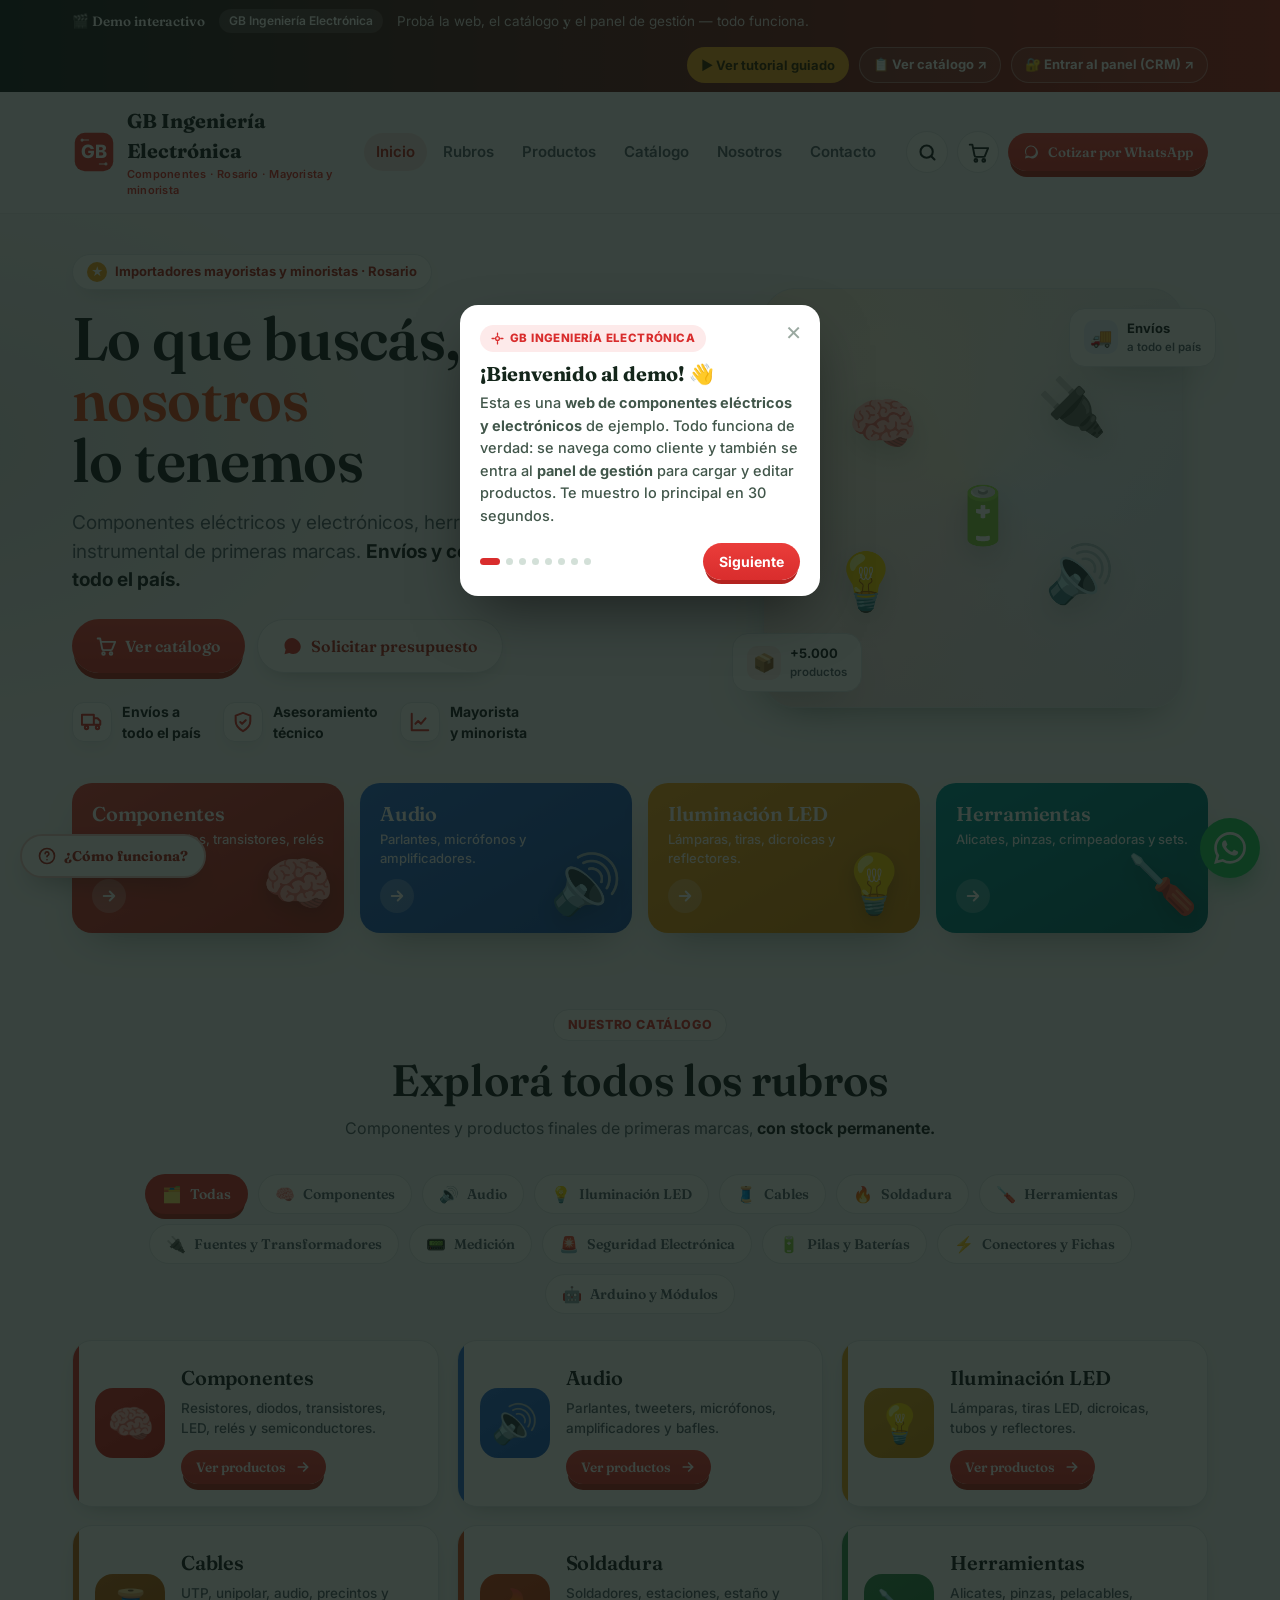
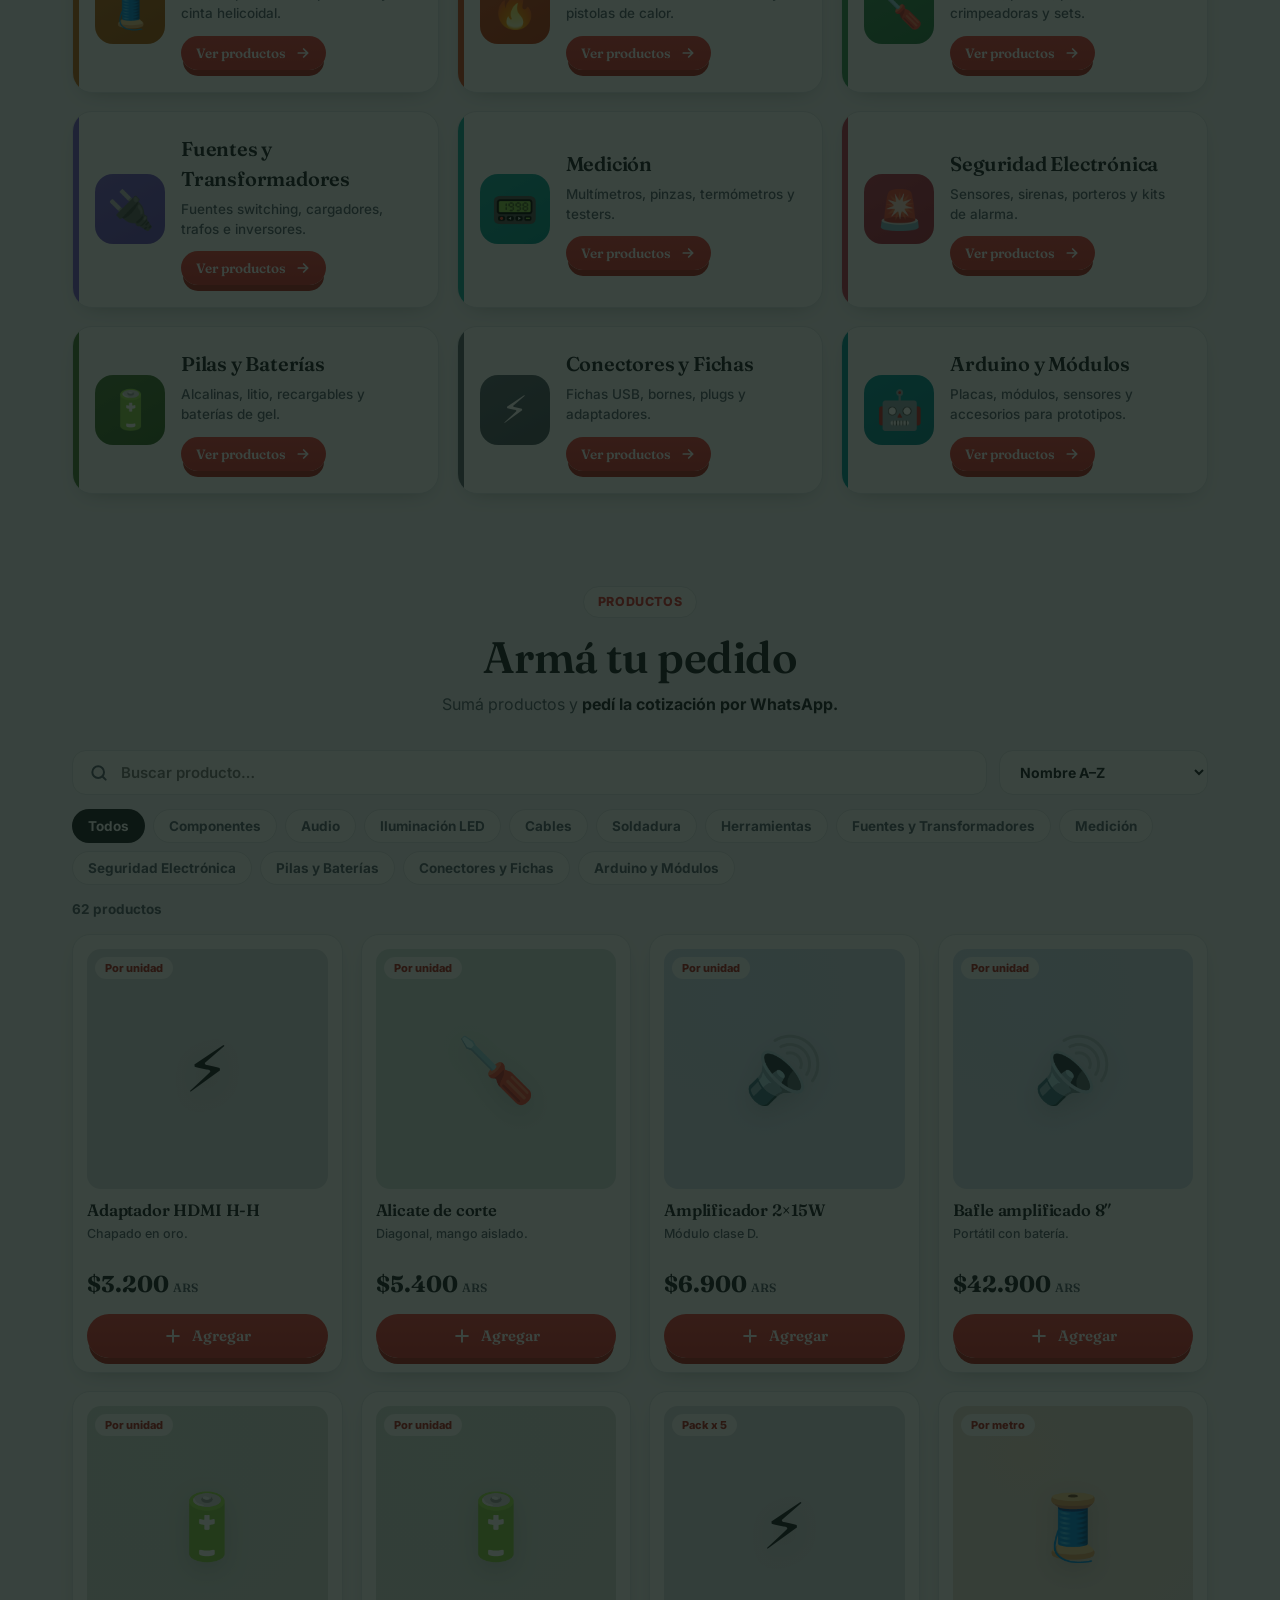
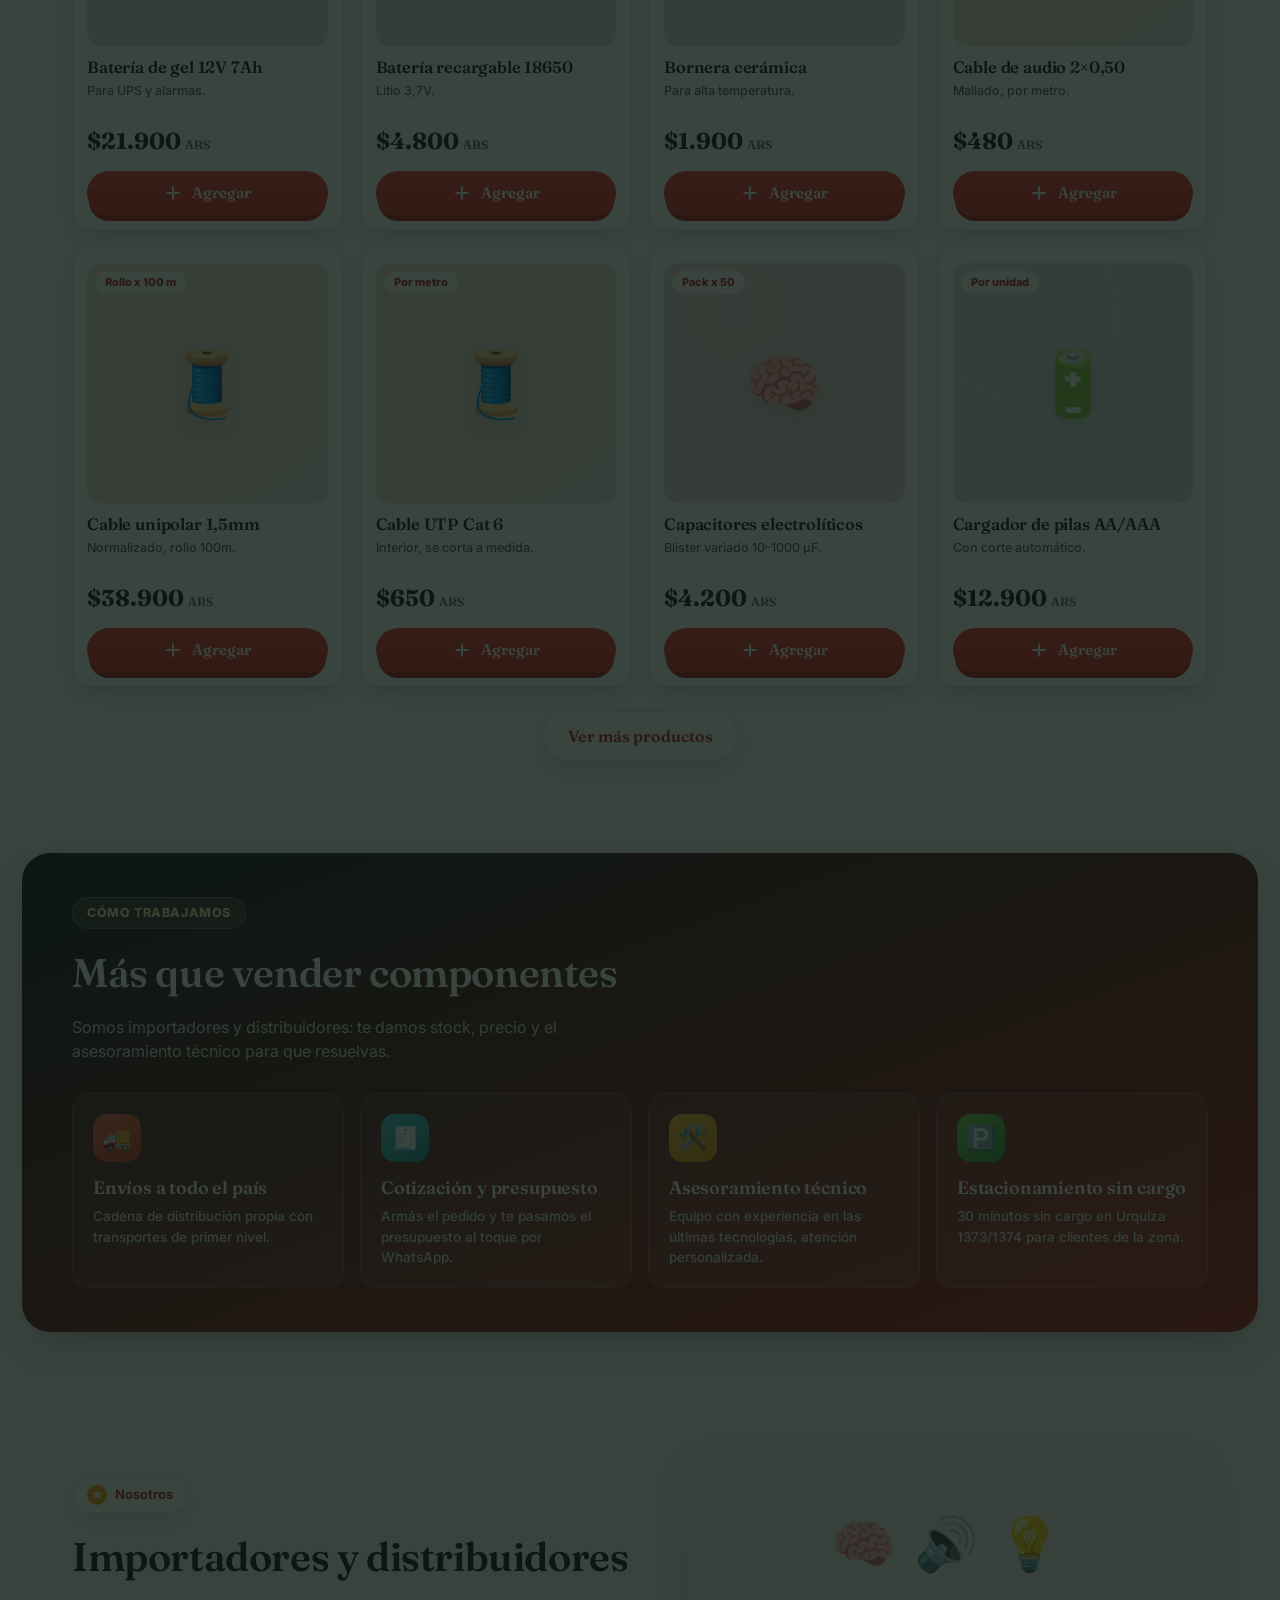
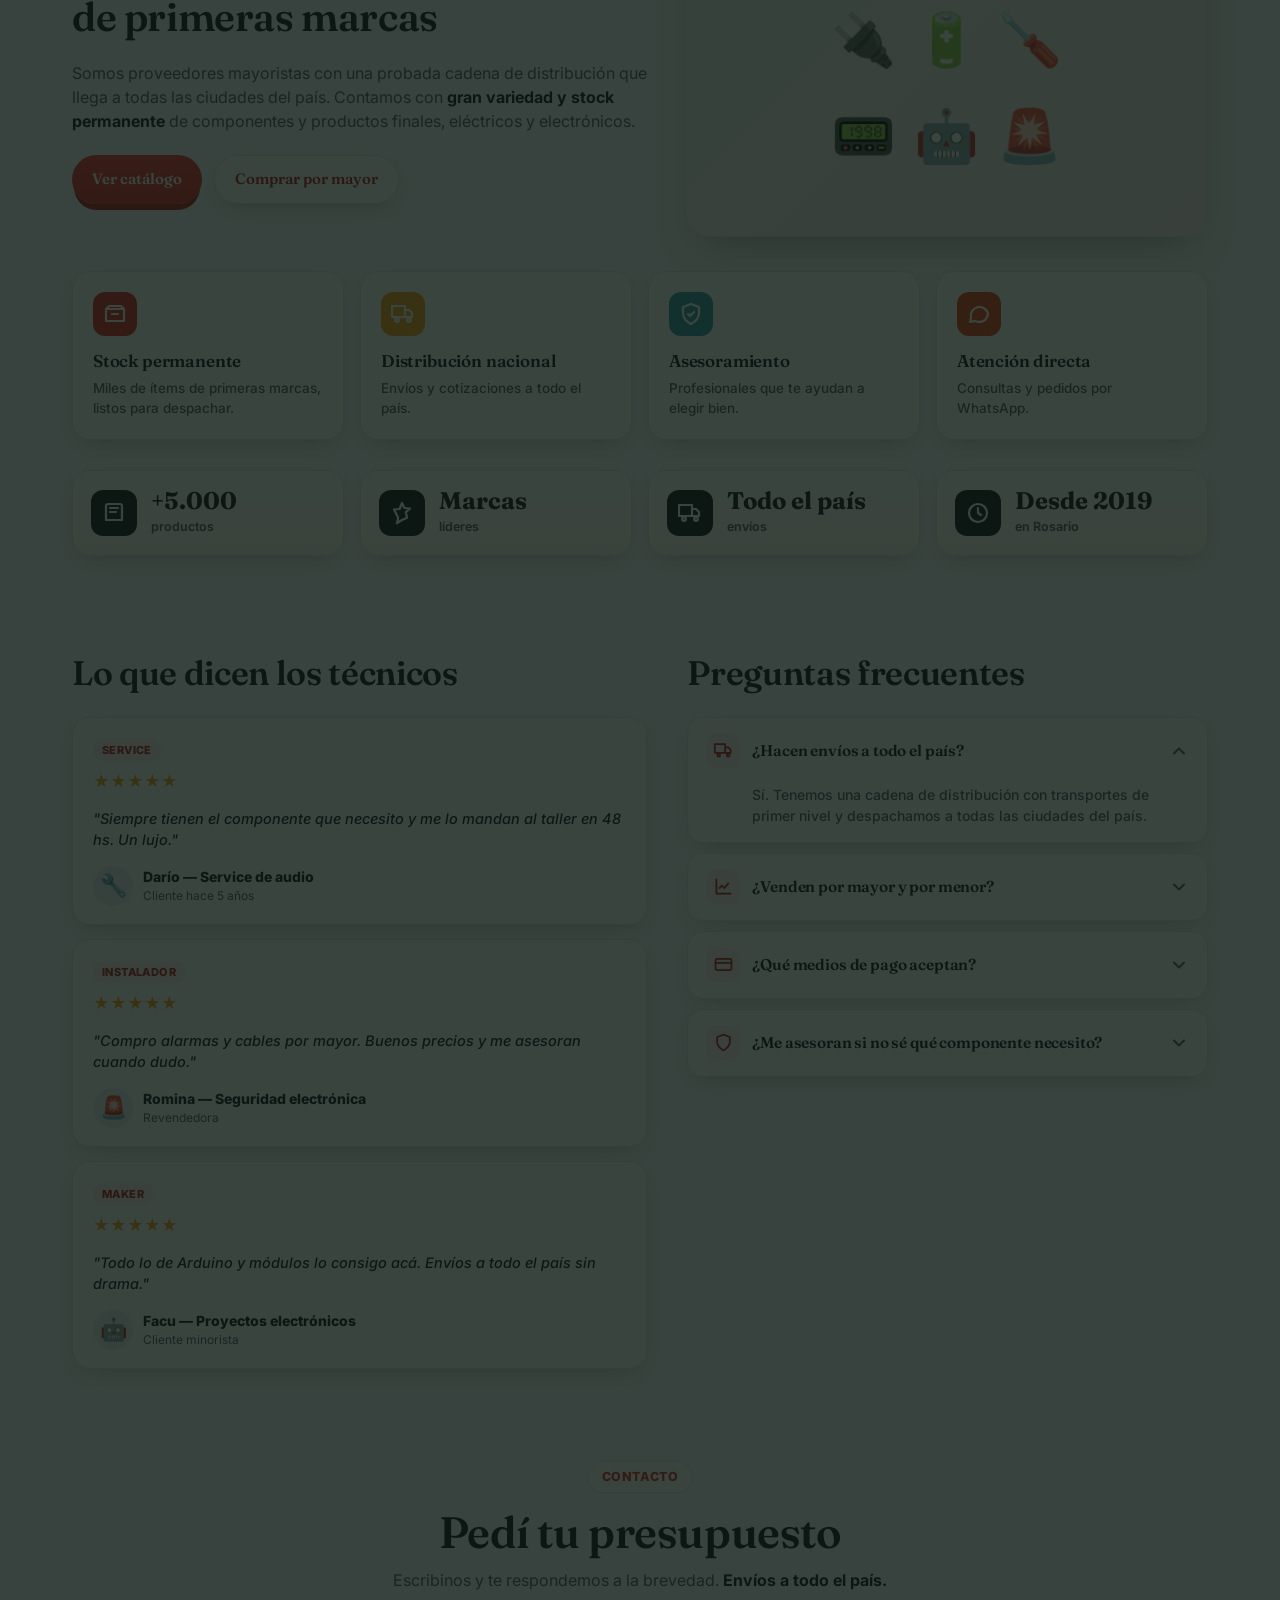
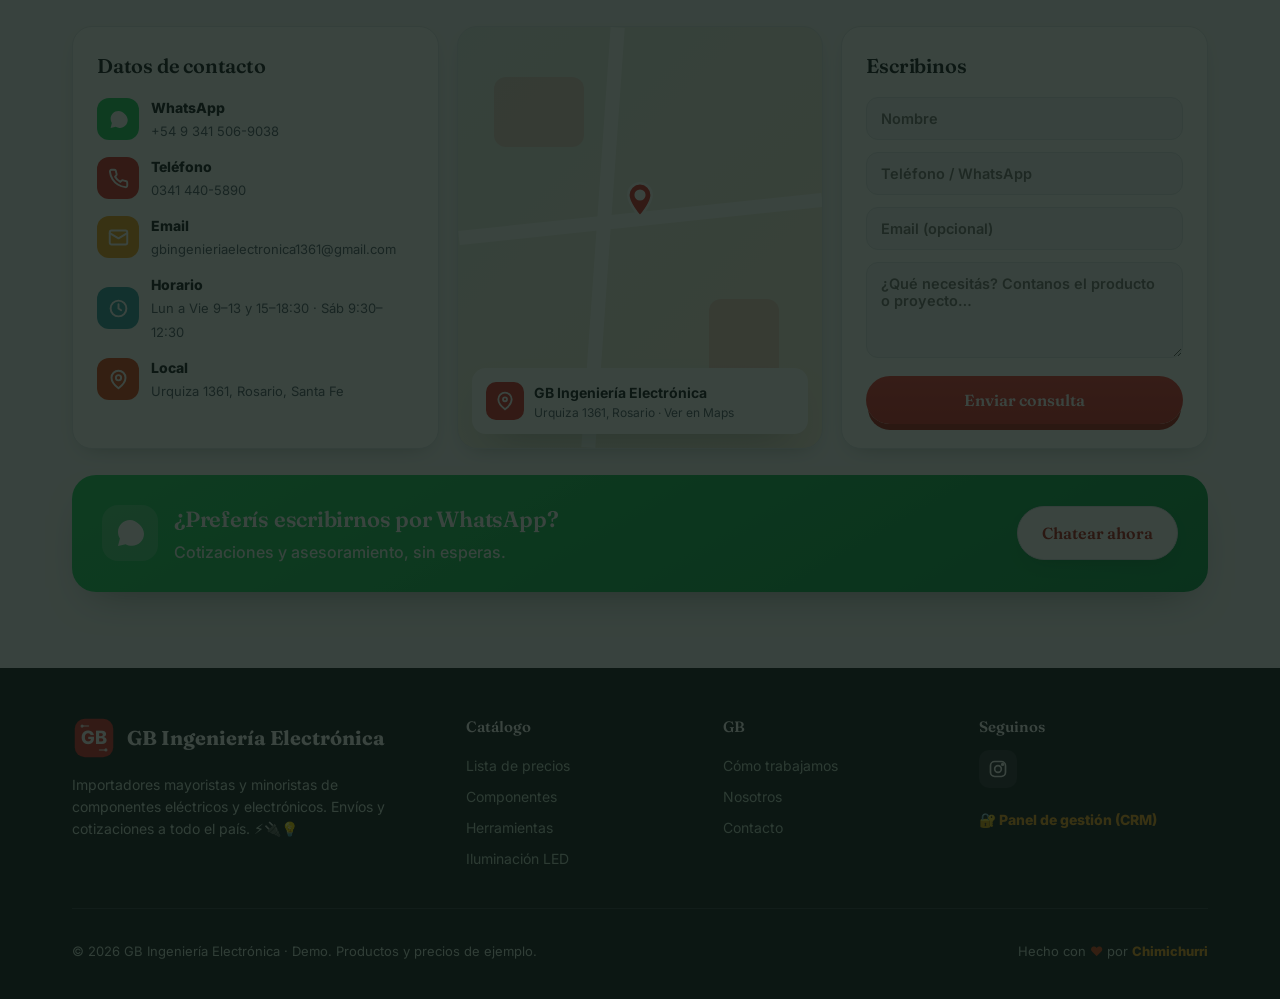
==== index.html @ 9282e96d "Demo GB Ingenieria Electronica (web + catalogo + CRM + tutorial) — Chimichurri" ====
<!DOCTYPE html>
<html lang="es">
<head>
<meta charset="UTF-8">
<meta name="viewport" content="width=device-width, initial-scale=1.0">
<title>GB Ingeniería Electrónica — Componentes eléctricos y electrónicos · Rosario</title>
<meta name="description" content="Importadores mayoristas y minoristas de componentes eléctricos y electrónicos. Demo por Chimichurri.">
<link rel="preconnect" href="https://fonts.googleapis.com">
<link rel="preconnect" href="https://fonts.gstatic.com" crossorigin>
<link href="https://fonts.googleapis.com/css2?family=Fraunces:opsz,wght@9..144,500;9..144,600;9..144,700&family=Inter:wght@400;500;600;700;800&display=swap" rel="stylesheet">
<link rel="stylesheet" href="styles.css?v=1">
<link rel="stylesheet" href="tour.css?v=1">
</head>
<body>

<!-- ============ RIBBON DEMO ============ -->
<div class="demobar">
  <div class="wrap">
    <b>🎬 Demo interactivo</b>
    <span class="chip">GB Ingeniería Electrónica</span>
    <span style="opacity:.85">Probá la web, el catálogo <b>y</b> el panel de gestión — todo funciona.</span>
    <div class="db-actions">
      <button type="button" class="db-tour" id="startTour">▶ Ver tutorial guiado</button>
      <a href="catalogo.html">📋 Ver catálogo ↗</a>
      <a href="admin.html" id="panelLink">🔐 Entrar al panel (CRM) ↗</a>
    </div>
  </div>
</div>

<!-- ============ HEADER ============ -->
<header class="header" id="header">
  <nav class="nav">
    <a href="#inicio" class="brand">
      <svg class="logo" viewBox="0 0 48 48" xmlns="http://www.w3.org/2000/svg" aria-hidden="true">
        <rect x="3" y="3" width="42" height="42" rx="11" fill="#d92d2d"/>
        <circle cx="11" cy="11" r="1.7" fill="#fff" opacity=".85"/><circle cx="37" cy="37" r="1.7" fill="#fff" opacity=".85"/>
        <path d="M11 11h7M37 37h-7" stroke="#fff" stroke-opacity=".7" stroke-width="1.6" stroke-linecap="round"/>
        <text x="24" y="31" text-anchor="middle" font-family="Inter,system-ui,sans-serif" font-weight="800" font-size="20" fill="#fff">GB</text>
      </svg>
      <span>GB Ingeniería Electrónica<small>Componentes · Rosario · Mayorista y minorista</small></span>
    </a>
    <div class="menu">
      <a href="#inicio" class="active">Inicio</a>
      <a href="#categorias">Rubros</a>
      <a href="#productos">Productos</a>
      <a href="catalogo.html">Catálogo</a>
      <a href="#nosotros">Nosotros</a>
      <a href="#contacto">Contacto</a>
    </div>
    <div class="nav-tools">
      <button class="icon-btn" id="searchBtn" aria-label="Buscar">
        <svg viewBox="0 0 24 24" fill="none" stroke="currentColor" stroke-width="2.4" stroke-linecap="round"><circle cx="11" cy="11" r="7"/><path d="m20 20-3.2-3.2"/></svg>
      </button>
      <button class="icon-btn" id="cartBtn" aria-label="Cotización">
        <svg viewBox="0 0 24 24" fill="none" stroke="currentColor" stroke-width="2.2" stroke-linecap="round" stroke-linejoin="round"><circle cx="9" cy="21" r="1.6"/><circle cx="18" cy="21" r="1.6"/><path d="M2 3h3l2.4 12.3a2 2 0 0 0 2 1.7h8.2a2 2 0 0 0 2-1.6L23 7H6"/></svg>
        <span class="cart-count" id="cartCount" style="display:none">0</span>
      </button>
      <a href="#" class="btn btn-green btn-sm js-wa" data-wa="¡Hola GB! Quiero pedir una cotización."><svg class="wa-ico" viewBox="0 0 32 32" fill="currentColor"><path d="M16 3C9.4 3 4 8.4 4 15c0 2.4.7 4.6 1.9 6.5L4 29l7.7-1.8c1.8 1 3.9 1.6 6.1 1.6h.2c6.6 0 12-5.4 12-12S22.6 3 16 3zm0 21.8c-1.9 0-3.7-.5-5.3-1.5l-.4-.2-4 .9.9-3.9-.3-.4A9.8 9.8 0 0 1 6.2 15C6.2 9.6 10.6 5.2 16 5.2S25.8 9.6 25.8 15 21.4 24.8 16 24.8z"/></svg>Cotizar por WhatsApp</a>
      <button class="icon-btn hamb" id="hambBtn" aria-label="Menú">
        <svg viewBox="0 0 24 24" fill="none" stroke="currentColor" stroke-width="2.4" stroke-linecap="round"><path d="M4 7h16M4 12h16M4 17h16"/></svg>
      </button>
    </div>
  </nav>
</header>

<!-- Mobile drawer -->
<div class="drawer" id="drawer">
  <div class="scrim" data-close></div>
  <div class="panel">
    <button class="close" data-close aria-label="Cerrar"><svg viewBox="0 0 24 24" fill="none" stroke="currentColor" stroke-width="2.4" stroke-linecap="round"><path d="M6 6l12 12M18 6L6 18"/></svg></button>
    <a href="#inicio" data-close>Inicio</a>
    <a href="#categorias" data-close>Rubros</a>
    <a href="#productos" data-close>Productos</a>
    <a href="catalogo.html" data-close>Catálogo</a>
    <a href="#nosotros" data-close>Nosotros</a>
    <a href="#contacto" data-close>Contacto</a>
    <a href="admin.html" data-close>🔐 Panel (CRM)</a>
    <a href="#" class="btn btn-green js-wa" data-wa="¡Hola GB! Quiero pedir una cotización." style="margin-top:10px">Cotizar por WhatsApp</a>
  </div>
</div>

<!-- Cart drawer -->
<div class="drawer cart-drawer" id="cartDrawer">
  <div class="scrim" data-close></div>
  <div class="panel">
    <div class="cart-head">
      <h3>Tu cotización</h3>
      <button class="close" data-close aria-label="Cerrar"><svg viewBox="0 0 24 24" fill="none" stroke="currentColor" stroke-width="2.4" stroke-linecap="round"><path d="M6 6l12 12M18 6L6 18"/></svg></button>
    </div>
    <div class="cart-items" id="cartItems"></div>
    <div class="cart-empty" id="cartEmpty">
      <div style="font-size:56px">🧾</div>
      <p>Tu cotización está vacía.<br>Agregá productos del catálogo.</p>
      <a href="#productos" class="btn btn-green" data-close>Ver productos</a>
    </div>
    <div class="cart-foot" id="cartFoot" style="display:none">
      <div class="cart-total"><span>Total estimado</span><b id="cartTotal">$0</b></div>
      <button type="button" class="btn btn-green btn-lg" id="checkoutBtn">Pedir cotización por WhatsApp</button>
      <button type="button" class="cart-clear" id="clearCartBtn">Vaciar</button>
      <p class="cart-note" id="minNote"></p>
    </div>
  </div>
</div>

<!-- ============ HERO ============ -->
<section class="hero" id="inicio">
  <div class="wrap">
    <div class="hero-grid">
      <div class="hero-copy reveal">
        <span class="eyebrow"><span class="dot">★</span> Importadores mayoristas y minoristas · Rosario</span>
        <h1>Lo que buscás,<br><span class="tomato">nosotros</span><br>lo tenemos</h1>
        <p class="sub">Componentes eléctricos y electrónicos, herramientas e instrumental de primeras marcas. <b>Envíos y cotizaciones a todo el país.</b></p>
        <div class="hero-cta">
          <a href="#productos" class="btn btn-green btn-lg">
            <svg viewBox="0 0 24 24" fill="none" stroke="currentColor" stroke-width="2.2" stroke-linecap="round" stroke-linejoin="round"><circle cx="9" cy="21" r="1.6"/><circle cx="18" cy="21" r="1.6"/><path d="M2 3h3l2.4 12.3a2 2 0 0 0 2 1.7h8.2a2 2 0 0 0 2-1.6L23 7H6"/></svg>
            Ver catálogo</a>
          <a href="#" class="btn btn-white btn-lg js-wa" data-wa="¡Hola GB! Necesito un presupuesto."><svg class="wa-ico" viewBox="0 0 32 32" fill="#d92d2d"><path d="M16 3C9.4 3 4 8.4 4 15c0 2.4.7 4.6 1.9 6.5L4 29l7.7-1.8c1.8 1 3.9 1.6 6.1 1.6h.2c6.6 0 12-5.4 12-12S22.6 3 16 3z"/></svg>Solicitar presupuesto</a>
        </div>
        <div class="benefits">
          <div class="benefit"><span class="bi"><svg viewBox="0 0 24 24" fill="none" stroke="currentColor" stroke-width="2.2" stroke-linecap="round" stroke-linejoin="round"><path d="M1 4h13v11H1zM14 8h4l3 3v4h-7"/><circle cx="6" cy="18" r="1.8"/><circle cx="18" cy="18" r="1.8"/></svg></span>Envíos a<br>todo el país</div>
          <div class="benefit"><span class="bi"><svg viewBox="0 0 24 24" fill="none" stroke="currentColor" stroke-width="2.2" stroke-linecap="round" stroke-linejoin="round"><path d="M12 2 4 5v6c0 5 3.4 8.5 8 11 4.6-2.5 8-6 8-11V5Z"/><path d="m9 12 2 2 4-4"/></svg></span>Asesoramiento<br>técnico</div>
          <div class="benefit"><span class="bi"><svg viewBox="0 0 24 24" fill="none" stroke="currentColor" stroke-width="2.2" stroke-linecap="round" stroke-linejoin="round"><path d="M3 3v18h18"/><path d="m7 14 3-3 3 3 5-6"/></svg></span>Mayorista<br>y minorista</div>
        </div>
      </div>
      <div class="hero-art reveal">
        <div class="hero-plate">
          <div class="ring"></div>
          <span class="em" style="left:20%;top:22%">🧠</span>
          <span class="em" style="right:18%;top:18%">🔌</span>
          <span class="em" style="left:16%;bottom:20%">💡</span>
          <span class="em" style="right:16%;bottom:22%">🔊</span>
          <span class="em" style="left:44%;top:44%">🔋</span>
        </div>
        <div class="hero-badge hb1"><span class="hb-ic" style="background:#fdeaea">📦</span><div><b>+5.000</b><span>productos</span></div></div>
        <div class="hero-badge hb2"><span class="hb-ic" style="background:#e8f0ff">🚚</span><div><b>Envíos</b><span>a todo el país</span></div></div>
      </div>
    </div>

    <!-- Quick cards -->
    <div class="quick">
      <a href="#productos" class="qcard q-green" data-jump="componentes"><h3>Componentes</h3><p>Resistores, diodos, transistores, relés y más.</p><span class="go"><svg viewBox="0 0 24 24" fill="none" stroke="currentColor" stroke-width="2.6" stroke-linecap="round" stroke-linejoin="round"><path d="M5 12h14M13 6l6 6-6 6"/></svg></span><span class="em">🧠</span></a>
      <a href="#productos" class="qcard q-cyan" data-jump="audio"><h3>Audio</h3><p>Parlantes, micrófonos y amplificadores.</p><span class="go"><svg viewBox="0 0 24 24" fill="none" stroke="currentColor" stroke-width="2.6" stroke-linecap="round" stroke-linejoin="round"><path d="M5 12h14M13 6l6 6-6 6"/></svg></span><span class="em">🔊</span></a>
      <a href="#productos" class="qcard q-amber" data-jump="iluminacion"><h3>Iluminación LED</h3><p>Lámparas, tiras, dicroicas y reflectores.</p><span class="go"><svg viewBox="0 0 24 24" fill="none" stroke="currentColor" stroke-width="2.6" stroke-linecap="round" stroke-linejoin="round"><path d="M5 12h14M13 6l6 6-6 6"/></svg></span><span class="em">💡</span></a>
      <a href="#productos" class="qcard q-berry" data-jump="herramientas"><h3>Herramientas</h3><p>Alicates, pinzas, crimpeadoras y sets.</p><span class="go"><svg viewBox="0 0 24 24" fill="none" stroke="currentColor" stroke-width="2.6" stroke-linecap="round" stroke-linejoin="round"><path d="M5 12h14M13 6l6 6-6 6"/></svg></span><span class="em">🪛</span></a>
    </div>
  </div>
</section>

<!-- ============ RUBROS ============ -->
<section class="band" id="categorias">
  <div class="wrap">
    <div class="section-head reveal">
      <span class="kicker">Nuestro catálogo</span>
      <h2>Explorá todos los rubros</h2>
      <p>Componentes y productos finales de primeras marcas, <b>con stock permanente.</b></p>
    </div>
    <div class="tabs" id="catTabs"></div>
    <div class="cat-grid" id="catGrid"></div>
  </div>
</section>

<!-- ============ PRODUCTOS ============ -->
<section class="band tight" id="productos">
  <div class="wrap">
    <div class="section-head reveal">
      <span class="kicker">Productos</span>
      <h2>Armá tu pedido</h2>
      <p>Sumá productos y <b>pedí la cotización por WhatsApp.</b></p>
    </div>
    <div class="shop-bar">
      <label class="shop-search"><svg viewBox="0 0 24 24" fill="none" stroke="currentColor" stroke-width="2.4" stroke-linecap="round"><circle cx="11" cy="11" r="7"/><path d="m20 20-3.2-3.2"/></svg><input type="search" id="shopSearch" placeholder="Buscar producto…" autocomplete="off"></label>
      <select id="shopSort" aria-label="Ordenar">
        <option value="az">Nombre A–Z</option>
        <option value="price-asc">Precio: menor a mayor</option>
        <option value="price-desc">Precio: mayor a menor</option>
      </select>
    </div>
    <div class="shop-cats" id="shopCats"></div>
    <div class="shop-count" id="shopCount"></div>
    <div class="prod-grid" id="prodGrid"></div>
    <div class="shop-empty" id="shopEmpty" style="display:none"><b>No encontramos productos</b><span>Probá con otra búsqueda o rubro.</span></div>
    <div class="shop-more" id="shopMore" style="display:none"><button type="button" class="btn btn-white btn-lg" id="loadMore">Ver más productos</button></div>
  </div>
</section>

<!-- ============ SERVICIOS ============ -->
<section class="band" id="servicios">
  <div class="svc-band reveal">
    <div class="svc-wrap">
      <div class="svc-head">
        <span class="kicker">Cómo trabajamos</span>
        <h2>Más que vender componentes</h2>
        <p>Somos importadores y distribuidores: te damos stock, precio y el asesoramiento técnico para que resuelvas.</p>
      </div>
      <div class="svc-grid">
        <article class="svc"><span class="svc-ic sv-tomato">🚚</span><h4>Envíos a todo el país</h4><p>Cadena de distribución propia con transportes de primer nivel.</p></article>
        <article class="svc"><span class="svc-ic sv-cyan">🧾</span><h4>Cotización y presupuesto</h4><p>Armás el pedido y te pasamos el presupuesto al toque por WhatsApp.</p></article>
        <article class="svc"><span class="svc-ic sv-amber">🛠️</span><h4>Asesoramiento técnico</h4><p>Equipo con experiencia en las últimas tecnologías, atención personalizada.</p></article>
        <article class="svc"><span class="svc-ic sv-lime">🅿️</span><h4>Estacionamiento sin cargo</h4><p>30 minutos sin cargo en Urquiza 1373/1374 para clientes de la zona.</p></article>
      </div>
    </div>
  </div>
</section>

<!-- ============ NOSOTROS ============ -->
<section class="band" id="nosotros">
  <div class="wrap">
    <div class="about-top">
      <div class="reveal">
        <span class="eyebrow"><span class="dot">★</span> Nosotros</span>
        <h2>Importadores y distribuidores de primeras marcas</h2>
        <p class="lead">Somos proveedores mayoristas con una probada cadena de distribución que llega a todas las ciudades del país. Contamos con <b>gran variedad y stock permanente</b> de componentes y productos finales, eléctricos y electrónicos.</p>
        <div class="hero-cta" style="margin-top:22px">
          <a href="catalogo.html" class="btn btn-green">Ver catálogo</a>
          <a href="#" class="btn btn-white js-wa" data-wa="¡Hola GB! Quiero abrir cuenta como revendedor.">Comprar por mayor</a>
        </div>
      </div>
      <div class="about-shot reveal">
        <div class="grid-em">
          <span>🧠</span><span>🔊</span><span>💡</span>
          <span>🔌</span><span>🔋</span><span>🪛</span>
          <span>📟</span><span>🤖</span><span>🚨</span>
        </div>
      </div>
    </div>
    <div class="about-blocks">
      <div class="ablock a-green reveal"><span class="ai"><svg viewBox="0 0 24 24" fill="none" stroke="currentColor" stroke-width="2.2" stroke-linecap="round" stroke-linejoin="round"><path d="M3 7h18v12H3zM3 7l3-3h12l3 3"/><path d="M9 12h6"/></svg></span><h4>Stock permanente</h4><p>Miles de ítems de primeras marcas, listos para despachar.</p></div>
      <div class="ablock a-amber reveal"><span class="ai"><svg viewBox="0 0 24 24" fill="none" stroke="currentColor" stroke-width="2.2" stroke-linecap="round" stroke-linejoin="round"><path d="M1 4h13v11H1zM14 8h4l3 3v4h-7"/><circle cx="6" cy="18" r="1.8"/><circle cx="18" cy="18" r="1.8"/></svg></span><h4>Distribución nacional</h4><p>Envíos y cotizaciones a todo el país.</p></div>
      <div class="ablock a-cyan reveal"><span class="ai"><svg viewBox="0 0 24 24" fill="none" stroke="currentColor" stroke-width="2.2" stroke-linecap="round" stroke-linejoin="round"><path d="M12 2 4 5v6c0 5 3.4 8.5 8 11 4.6-2.5 8-6 8-11V5Z"/><path d="m9 12 2 2 4-4"/></svg></span><h4>Asesoramiento</h4><p>Profesionales que te ayudan a elegir bien.</p></div>
      <div class="ablock a-tomato reveal"><span class="ai"><svg viewBox="0 0 24 24" fill="none" stroke="currentColor" stroke-width="2.2" stroke-linecap="round" stroke-linejoin="round"><path d="M21 11.5a8.4 8.4 0 0 1-9 8.4 8.4 8.4 0 0 1-4-1L3 20l1.1-4a8.4 8.4 0 1 1 16.9-4.5Z"/></svg></span><h4>Atención directa</h4><p>Consultas y pedidos por WhatsApp.</p></div>
    </div>
    <div class="stats">
      <div class="stat reveal"><span class="si"><svg viewBox="0 0 24 24" fill="none" stroke="currentColor" stroke-width="2.2" stroke-linecap="round" stroke-linejoin="round"><path d="M4 19V5a2 2 0 0 1 2-2h12a2 2 0 0 1 2 2v14"/><path d="M4 19h16M8 7h8M8 11h6"/></svg></span><div><b>+5.000</b><span>productos</span></div></div>
      <div class="stat reveal"><span class="si"><svg viewBox="0 0 24 24" fill="none" stroke="currentColor" stroke-width="2.2" stroke-linecap="round" stroke-linejoin="round"><path d="m12 2 2.4 5 5.6.5-4.2 3.7 1.3 5.5L12 19l-5.1 3.2 1.3-5.5L4 8.5 9.6 8Z"/></svg></span><div><b>Marcas</b><span>líderes</span></div></div>
      <div class="stat reveal"><span class="si"><svg viewBox="0 0 24 24" fill="none" stroke="currentColor" stroke-width="2.2" stroke-linecap="round" stroke-linejoin="round"><path d="M1 4h13v11H1zM14 8h4l3 3v4h-7"/><circle cx="6" cy="18" r="1.8"/><circle cx="18" cy="18" r="1.8"/></svg></span><div><b>Todo el país</b><span>envíos</span></div></div>
      <div class="stat reveal"><span class="si"><svg viewBox="0 0 24 24" fill="none" stroke="currentColor" stroke-width="2.2" stroke-linecap="round" stroke-linejoin="round"><circle cx="12" cy="12" r="9"/><path d="M12 7v5l3 2"/></svg></span><div><b>Desde 2019</b><span>en Rosario</span></div></div>
    </div>
  </div>
</section>

<!-- ============ TESTIMONIOS + FAQ ============ -->
<section class="band tight" id="testimonios">
  <div class="wrap">
    <div class="tf-grid">
      <div class="reveal">
        <h2>Lo que dicen los técnicos</h2>
        <div class="testi-grid">
          <article class="testi"><span class="tag">Service</span><div class="stars">★★★★★</div><p class="txt">"Siempre tienen el componente que necesito y me lo mandan al taller en 48 hs. Un lujo."</p><div class="who"><span class="av">🔧</span><div><div class="nm">Darío — Service de audio</div><div class="role">Cliente hace 5 años</div></div></div></article>
          <article class="testi"><span class="tag">Instalador</span><div class="stars">★★★★★</div><p class="txt">"Compro alarmas y cables por mayor. Buenos precios y me asesoran cuando dudo."</p><div class="who"><span class="av">🚨</span><div><div class="nm">Romina — Seguridad electrónica</div><div class="role">Revendedora</div></div></div></article>
          <article class="testi"><span class="tag">Maker</span><div class="stars">★★★★★</div><p class="txt">"Todo lo de Arduino y módulos lo consigo acá. Envíos a todo el país sin drama."</p><div class="who"><span class="av">🤖</span><div><div class="nm">Facu — Proyectos electrónicos</div><div class="role">Cliente minorista</div></div></div></article>
        </div>
      </div>
      <div class="reveal">
        <h2>Preguntas frecuentes</h2>
        <div class="faq-list" id="faqList">
          <div class="faq"><button class="q"><span class="fi"><svg viewBox="0 0 24 24" fill="none" stroke="currentColor" stroke-width="2.2" stroke-linecap="round" stroke-linejoin="round"><path d="M1 4h13v11H1zM14 8h4l3 3v4h-7"/><circle cx="6" cy="18" r="1.8"/><circle cx="18" cy="18" r="1.8"/></svg></span><h4>¿Hacen envíos a todo el país?</h4><svg class="chev" viewBox="0 0 24 24" fill="none" stroke="currentColor" stroke-width="2.4" stroke-linecap="round" stroke-linejoin="round"><path d="m6 9 6 6 6-6"/></svg></button><div class="a"><p>Sí. Tenemos una cadena de distribución con transportes de primer nivel y despachamos a todas las ciudades del país.</p></div></div>
          <div class="faq"><button class="q"><span class="fi"><svg viewBox="0 0 24 24" fill="none" stroke="currentColor" stroke-width="2.2" stroke-linecap="round" stroke-linejoin="round"><path d="M3 3v18h18"/><path d="m7 14 3-3 3 3 5-6"/></svg></span><h4>¿Venden por mayor y por menor?</h4><svg class="chev" viewBox="0 0 24 24" fill="none" stroke="currentColor" stroke-width="2.4" stroke-linecap="round" stroke-linejoin="round"><path d="m6 9 6 6 6-6"/></svg></button><div class="a"><p>Las dos cosas. Atendemos al público minorista en el local de Rosario y a revendedores/comercios por mayor en todo el país.</p></div></div>
          <div class="faq"><button class="q"><span class="fi"><svg viewBox="0 0 24 24" fill="none" stroke="currentColor" stroke-width="2.2" stroke-linecap="round" stroke-linejoin="round"><rect x="2" y="5" width="20" height="14" rx="2"/><path d="M2 10h20"/></svg></span><h4>¿Qué medios de pago aceptan?</h4><svg class="chev" viewBox="0 0 24 24" fill="none" stroke="currentColor" stroke-width="2.4" stroke-linecap="round" stroke-linejoin="round"><path d="m6 9 6 6 6-6"/></svg></button><div class="a"><p>Efectivo, transferencia, débito, crédito y billeteras virtuales. Para mayoristas, condiciones a convenir.</p></div></div>
          <div class="faq"><button class="q"><span class="fi"><svg viewBox="0 0 24 24" fill="none" stroke="currentColor" stroke-width="2.2" stroke-linecap="round" stroke-linejoin="round"><path d="M12 2 4 5v6c0 5 3.4 8.5 8 11 4.6-2.5 8-6 8-11V5Z"/></svg></span><h4>¿Me asesoran si no sé qué componente necesito?</h4><svg class="chev" viewBox="0 0 24 24" fill="none" stroke="currentColor" stroke-width="2.4" stroke-linecap="round" stroke-linejoin="round"><path d="m6 9 6 6 6-6"/></svg></button><div class="a"><p>¡Claro! Contamos con un equipo técnico que te ayuda a elegir el producto correcto para tu proyecto o reparación.</p></div></div>
        </div>
      </div>
    </div>
  </div>
</section>

<!-- ============ CONTACTO ============ -->
<section class="band" id="contacto">
  <div class="wrap">
    <div class="section-head reveal">
      <span class="kicker">Contacto</span>
      <h2>Pedí tu presupuesto</h2>
      <p>Escribinos y te respondemos a la brevedad. <b>Envíos a todo el país.</b></p>
    </div>
    <div class="contact-grid">
      <div class="cbox reveal">
        <h3>Datos de contacto</h3>
        <div class="cinfo">
          <a class="cline js-wa" data-wa="¡Hola GB! Quiero hacer una consulta." href="#"><span class="ci ci-wa"><svg viewBox="0 0 32 32" fill="#fff"><path d="M16 3C9.4 3 4 8.4 4 15c0 2.4.7 4.6 1.9 6.5L4 29l7.7-1.8c1.8 1 3.9 1.6 6.1 1.6h.2c6.6 0 12-5.4 12-12S22.6 3 16 3z"/></svg></span><div><b>WhatsApp</b><span id="waPretty">+54 9 341 506-9038</span></div></a>
          <div class="cline"><span class="ci ci-green"><svg viewBox="0 0 24 24" fill="none" stroke="#fff" stroke-width="2.2" stroke-linecap="round" stroke-linejoin="round"><path d="M22 16.9v3a2 2 0 0 1-2.2 2 19.8 19.8 0 0 1-8.6-3 19.5 19.5 0 0 1-6-6 19.8 19.8 0 0 1-3-8.7A2 2 0 0 1 4.1 2h3a2 2 0 0 1 2 1.7c.1 1 .4 1.9.7 2.8a2 2 0 0 1-.5 2.1L8.1 9.9a16 16 0 0 0 6 6l1.3-1.3a2 2 0 0 1 2.1-.4c.9.3 1.8.6 2.8.7a2 2 0 0 1 1.7 2Z"/></svg></span><div><b>Teléfono</b><span>0341 440-5890</span></div></div>
          <div class="cline"><span class="ci ci-amber"><svg viewBox="0 0 24 24" fill="none" stroke="#fff" stroke-width="2.2" stroke-linecap="round" stroke-linejoin="round"><rect x="2" y="4" width="20" height="16" rx="2"/><path d="m2 7 10 6 10-6"/></svg></span><div><b>Email</b><span id="emailTxt">gbingenieriaelectronica1361@gmail.com</span></div></div>
          <div class="cline"><span class="ci ci-cyan"><svg viewBox="0 0 24 24" fill="none" stroke="#fff" stroke-width="2.2" stroke-linecap="round" stroke-linejoin="round"><circle cx="12" cy="12" r="9"/><path d="M12 7v5l3 2"/></svg></span><div><b>Horario</b><span id="hoursTxt">Lun a Vie 9–13 y 15–18:30 · Sáb 9:30–12:30</span></div></div>
          <a class="cline" href="https://www.google.com/maps/search/?api=1&amp;query=Urquiza+1361+Rosario+Santa+Fe" target="_blank" rel="noopener"><span class="ci ci-tomato"><svg viewBox="0 0 24 24" fill="none" stroke="#fff" stroke-width="2.2" stroke-linecap="round" stroke-linejoin="round"><path d="M20 10c0 6-8 12-8 12s-8-6-8-12a8 8 0 0 1 16 0Z"/><circle cx="12" cy="10" r="3"/></svg></span><div><b>Local</b><span id="addrTxt">Urquiza 1361, Rosario, Santa Fe</span></div></a>
        </div>
      </div>

      <a class="map" href="https://www.google.com/maps/search/?api=1&amp;query=Urquiza+1361+Rosario+Santa+Fe" target="_blank" rel="noopener">
        <span class="road r1"></span><span class="road r2"></span>
        <span class="park p1"></span><span class="park p2"></span>
        <span class="pin"><svg viewBox="0 0 24 24" fill="#d92d2d" stroke="#fff" stroke-width="1.5"><path d="M12 2a7 7 0 0 0-7 7c0 5 7 13 7 13s7-8 7-13a7 7 0 0 0-7-7Z"/><circle cx="12" cy="9" r="2.6" fill="#fff"/></svg></span>
        <div class="mcard"><span class="mi"><svg viewBox="0 0 24 24" width="20" height="20" fill="none" stroke="#fff" stroke-width="2.2"><path d="M20 10c0 6-8 12-8 12s-8-6-8-12a8 8 0 0 1 16 0Z"/><circle cx="12" cy="10" r="2.4"/></svg></span><div><b>GB Ingeniería Electrónica</b><span>Urquiza 1361, Rosario · Ver en Maps</span></div></div>
      </a>

      <div class="cbox reveal">
        <h3>Escribinos</h3>
        <form id="contactForm">
          <div class="form-field"><input type="text" name="nombre" placeholder="Nombre" required></div>
          <div class="form-field"><input type="tel" name="tel" placeholder="Teléfono / WhatsApp" required></div>
          <div class="form-field"><input type="email" name="email" placeholder="Email (opcional)"></div>
          <div class="form-field"><textarea name="msg" placeholder="¿Qué necesitás? Contanos el producto o proyecto…" required></textarea></div>
          <button type="submit" class="btn btn-green btn-lg" style="width:100%">Enviar consulta</button>
        </form>
      </div>
    </div>

    <div class="contact-cta">
      <div class="lt"><span class="wa-big"><svg viewBox="0 0 32 32" fill="#fff"><path d="M16 3C9.4 3 4 8.4 4 15c0 2.4.7 4.6 1.9 6.5L4 29l7.7-1.8c1.8 1 3.9 1.6 6.1 1.6h.2c6.6 0 12-5.4 12-12S22.6 3 16 3z"/></svg></span><div><h3>¿Preferís escribirnos por WhatsApp?</h3><p>Cotizaciones y asesoramiento, sin esperas.</p></div></div>
      <a href="#" class="btn btn-white btn-lg js-wa" data-wa="¡Hola GB! Quiero pedir una cotización.">Chatear ahora</a>
    </div>
  </div>
</section>

<!-- ============ FOOTER ============ -->
<footer class="footer">
  <div class="wrap">
    <div class="foot-grid">
      <div class="foot-brand">
        <a href="#inicio" class="brand"><svg class="logo" viewBox="0 0 48 48" aria-hidden="true"><rect x="3" y="3" width="42" height="42" rx="11" fill="#d92d2d"/><circle cx="11" cy="11" r="1.7" fill="#fff" opacity=".85"/><circle cx="37" cy="37" r="1.7" fill="#fff" opacity=".85"/><path d="M11 11h7M37 37h-7" stroke="#fff" stroke-opacity=".7" stroke-width="1.6" stroke-linecap="round"/><text x="24" y="31" text-anchor="middle" font-family="Inter,system-ui,sans-serif" font-weight="800" font-size="20" fill="#fff">GB</text></svg><span style="color:#fff">GB Ingeniería Electrónica</span></a>
        <p>Importadores mayoristas y minoristas de componentes eléctricos y electrónicos. Envíos y cotizaciones a todo el país. ⚡🔌💡</p>
      </div>
      <div class="foot-col">
        <h5>Catálogo</h5>
        <a href="catalogo.html">Lista de precios</a><a href="#productos">Componentes</a><a href="#productos">Herramientas</a><a href="#productos">Iluminación LED</a>
      </div>
      <div class="foot-col">
        <h5>GB</h5>
        <a href="#servicios">Cómo trabajamos</a><a href="#nosotros">Nosotros</a><a href="#contacto">Contacto</a>
      </div>
      <div class="foot-col">
        <h5>Seguinos</h5>
        <div class="socials">
          <a href="https://instagram.com/gbingenieriaelectronica" target="_blank" rel="noopener" aria-label="Instagram"><svg viewBox="0 0 24 24" fill="none" stroke="currentColor" stroke-width="2"><rect x="3" y="3" width="18" height="18" rx="5"/><circle cx="12" cy="12" r="4"/><circle cx="17.5" cy="6.5" r="1" fill="currentColor"/></svg></a>
        </div>
        <div style="margin-top:16px"><a href="admin.html" style="color:#f5a623;font-weight:800">🔐 Panel de gestión (CRM)</a></div>
      </div>
    </div>
    <div class="foot-bottom">
      <p>© 2026 GB Ingeniería Electrónica · Demo. Productos y precios de ejemplo.</p>
      <p class="made-by">Hecho con <span class="heart">♥</span> por <a href="https://www.chimichurridiseno.com" target="_blank" rel="noopener">Chimichurri</a></p>
    </div>
  </div>
</footer>

<a href="#" class="fab js-wa" data-wa="¡Hola GB! Quiero pedir una cotización." aria-label="WhatsApp"><svg viewBox="0 0 24 24" fill="currentColor"><path d="M17.472 14.382c-.297-.149-1.758-.867-2.03-.967-.273-.099-.471-.148-.67.15-.197.297-.767.966-.94 1.164-.173.199-.347.223-.644.075-.297-.15-1.255-.463-2.39-1.475-.883-.788-1.48-1.761-1.653-2.059-.173-.297-.018-.458.13-.606.134-.133.298-.347.446-.52.149-.174.198-.298.298-.497.099-.198.05-.371-.025-.52-.075-.149-.669-1.612-.916-2.207-.242-.579-.487-.5-.669-.51l-.57-.01c-.198 0-.52.074-.792.372-.272.297-1.04 1.016-1.04 2.479 0 1.462 1.065 2.875 1.213 3.074.149.198 2.096 3.2 5.077 4.487.71.306 1.263.489 1.694.625.712.227 1.36.195 1.872.118.571-.085 1.758-.719 2.006-1.413.248-.694.248-1.29.173-1.414-.074-.124-.272-.198-.57-.347m-5.421 7.403h-.004a9.87 9.87 0 01-5.031-1.378l-.361-.214-3.741.982.998-3.648-.235-.374a9.86 9.86 0 01-1.51-5.26c.001-5.45 4.436-9.884 9.888-9.884 2.64 0 5.122 1.03 6.988 2.898a9.825 9.825 0 012.893 6.994c-.003 5.45-4.437 9.884-9.885 9.884m8.413-18.297A11.815 11.815 0 0012.05 0C5.495 0 .16 5.335.157 11.892c0 2.096.547 4.142 1.588 5.945L.057 24l6.305-1.654a11.882 11.882 0 005.683 1.448h.005c6.554 0 11.89-5.335 11.893-11.893a11.821 11.821 0 00-3.48-8.413z"/></svg></a>

<div class="toast" id="toast"><span class="tk"><svg viewBox="0 0 24 24" width="16" height="16" fill="none" stroke="#fff" stroke-width="2.6" stroke-linecap="round" stroke-linejoin="round"><path d="M20 7 9 18l-5-5"/></svg></span><b id="toastMsg">Agregado a la cotización</b></div>

<script src="config.js?v=1"></script>
<script src="products-data.js?v=1"></script>
<script src="store.js?v=1"></script>
<script src="tour.js?v=1"></script>
<script src="app.js?v=1"></script>
</body>
</html>
---- styles.css ----
/* ===========================================================================
   Distribuidora del Valle — DEMO · Estilos de la tienda
   Paleta: verde fresco + ámbar cálido + crema. Tipos: Fraunces / Inter.
   =========================================================================== */
:root{
  --green-900:#1b1e26; --green-700:#b3231f; --green-600:#d92d2d; --green-500:#ea3d3a;
  --amber:#f5a623; --amber-d:#d4860c; --tomato:#e0491f; --berry:#7a5bd0;
  --cream:#f4f5f7; --cream-2:#e9ebef; --card:#ffffff;
  --ink:#1b1e26; --ink-soft:#55606e; --line:#e0e3e8;
  --head:"Fraunces",Georgia,"Times New Roman",serif;
  --body:"Inter",system-ui,-apple-system,Segoe UI,Roboto,sans-serif;
  --shadow:0 18px 40px -22px rgba(15,40,25,.5);
  --shadow-sm:0 8px 22px -14px rgba(15,40,25,.45);
  --wrap:1180px;
}
*{box-sizing:border-box}
html{scroll-behavior:smooth}
body{
  margin:0; font-family:var(--body); color:var(--ink); background:var(--cream);
  overflow-x:hidden; line-height:1.5;
  background-image:
    radial-gradient(900px 500px at 88% -8%, rgba(217,45,45,.12), transparent 60%),
    radial-gradient(760px 480px at -6% 6%, rgba(27,30,38,.10), transparent 60%);
  background-repeat:no-repeat;
}
img{max-width:100%;display:block}
a{color:inherit;text-decoration:none}
button{font-family:inherit;cursor:pointer}
h1,h2,h3,h4{font-family:var(--head);margin:0;font-weight:600;letter-spacing:-.01em}
.wrap{max-width:var(--wrap);margin:0 auto;padding:0 22px}

/* ---------- botones ---------- */
.btn{
  display:inline-flex;align-items:center;justify-content:center;gap:9px;
  border:none;border-radius:999px;font-family:var(--head);font-weight:600;font-size:15px;
  padding:12px 20px;transition:transform .14s,box-shadow .15s,background .15s;white-space:nowrap;
}
.btn svg{width:20px;height:20px}
.btn:active{transform:translateY(1px)}
.btn-green{background:linear-gradient(180deg,var(--green-500),var(--green-600));color:#fff;box-shadow:0 8px 0 -2px var(--green-700)}
.btn-green:hover{transform:translateY(-2px);box-shadow:0 10px 0 -2px var(--green-700);color:#fff}
.btn-amber{background:linear-gradient(180deg,#ffbe45,var(--amber));color:#3a2600;box-shadow:0 8px 0 -2px var(--amber-d)}
.btn-amber:hover{transform:translateY(-2px)}
.btn-white{background:#fff;color:var(--green-700);box-shadow:var(--shadow-sm);border:1.5px solid var(--line)}
.btn-white:hover{transform:translateY(-2px);color:var(--green-700)}
.btn-sm{padding:9px 15px;font-size:13.5px}
.btn-sm svg{width:16px;height:16px}
.btn-lg{padding:14px 24px;font-size:16px}
.wa-ico{width:20px;height:20px}

/* ---------- ribbon demo ---------- */
.demobar{
  background:linear-gradient(90deg,var(--green-900),var(--green-700));color:#fff;
  font-size:13.5px;position:relative;z-index:60;
}
.demobar .wrap{display:flex;align-items:center;gap:14px;flex-wrap:wrap;padding-top:9px;padding-bottom:9px}
.demobar b{font-family:var(--head);font-weight:600}
.demobar .chip{background:rgba(255,255,255,.15);border-radius:999px;padding:3px 10px;font-weight:600;font-size:12px}
.demobar .db-actions{margin-left:auto;display:flex;gap:10px;flex-wrap:wrap}
.demobar a,.demobar button{
  color:#fff;font-weight:700;font-size:13px;border-radius:999px;padding:7px 13px;
  border:1.5px solid rgba(255,255,255,.35);background:rgba(255,255,255,.08);display:inline-flex;align-items:center;gap:6px;transition:background .15s
}
.demobar a:hover,.demobar button:hover{background:rgba(255,255,255,.2);color:#fff}
.demobar .db-tour{background:var(--amber);color:#3a2600;border-color:transparent}
.demobar .db-tour:hover{background:#ffc44d;color:#3a2600}

/* ---------- header ---------- */
.header{position:sticky;top:0;z-index:50;transition:padding .2s,background .2s,box-shadow .2s;padding:14px 0;background:#f4f5f7;border-bottom:1px solid rgba(224,227,232,.8)}
.header.shrink{padding:8px 0;box-shadow:0 8px 24px -18px rgba(20,24,32,.4);background:#f4f5f7}
.nav{max-width:var(--wrap);margin:0 auto;padding:0 22px;display:flex;align-items:center;gap:18px}
.brand{display:flex;align-items:center;gap:11px;font-family:var(--head);font-weight:700;font-size:20px;color:var(--green-900)}
.brand .logo{width:44px;height:44px;flex:none}
.brand small{display:block;font-family:var(--body);font-weight:600;font-size:11px;color:var(--green-600);letter-spacing:.02em}
.menu{display:flex;gap:4px;margin:0 auto}
.menu a{font-weight:600;font-size:15px;color:var(--ink-soft);padding:8px 12px;border-radius:999px;transition:background .15s,color .15s}
.menu a:hover{color:var(--green-700);background:rgba(217,45,45,.08)}
.menu a.active{color:var(--green-700);background:rgba(217,45,45,.12)}
.nav-tools{display:flex;align-items:center;gap:9px}
.icon-btn{position:relative;width:42px;height:42px;border-radius:50%;border:1.5px solid var(--line);background:#fff;color:var(--ink);display:grid;place-items:center;transition:background .15s,color .15s,transform .12s}
.icon-btn:hover{background:var(--green-600);color:#fff;border-color:transparent}
.icon-btn svg{width:21px;height:21px}
.cart-count{position:absolute;top:-5px;right:-5px;min-width:20px;height:20px;padding:0 5px;border-radius:999px;background:var(--tomato);color:#fff;font-family:var(--body);font-weight:800;font-size:11.5px;display:grid;place-items:center;box-shadow:0 2px 6px rgba(226,69,47,.5)}
.hamb{display:none}

/* ---------- drawers ---------- */
.drawer{position:fixed;inset:0;z-index:80;visibility:hidden;pointer-events:none}
.drawer.open{visibility:visible;pointer-events:auto}
.drawer .scrim{position:absolute;inset:0;background:rgba(9,22,15,.5);opacity:0;transition:opacity .25s}
.drawer.open .scrim{opacity:1}
.drawer .panel{position:absolute;top:0;right:0;height:100%;width:min(360px,86vw);background:var(--cream);box-shadow:-20px 0 50px -20px rgba(0,0,0,.4);transform:translateX(100%);transition:transform .28s cubic-bezier(.4,.9,.3,1);padding:24px 22px;display:flex;flex-direction:column;gap:8px;overflow:auto}
.drawer.open .panel{transform:none}
.drawer .panel>a{font-family:var(--head);font-weight:600;font-size:18px;padding:12px 8px;border-bottom:1px solid var(--line);color:var(--ink)}
.drawer .close{align-self:flex-end;width:40px;height:40px;border-radius:50%;border:none;background:#fff;box-shadow:var(--shadow-sm);display:grid;place-items:center;margin-bottom:8px}
.drawer .close svg{width:20px;height:20px}

/* Carrito */
.cart-drawer .cart-head{display:flex;align-items:center;justify-content:space-between;margin-bottom:8px}
.cart-drawer .cart-head h3{font-size:22px;color:var(--green-900)}
.cart-items{display:flex;flex-direction:column;gap:12px;flex:1;overflow:auto;padding:6px 2px}
.cart-item{display:grid;grid-template-columns:56px 1fr auto;gap:12px;align-items:center;background:#fff;border:1px solid var(--line);border-radius:14px;padding:10px}
.cart-item img{width:56px;height:56px;border-radius:10px;object-fit:cover;background:var(--cream-2)}
.cart-item .ci-emoji{width:56px;height:56px;border-radius:10px;display:grid;place-items:center;font-size:28px;background:var(--cream-2)}
.ci-info b{display:block;font-family:var(--body);font-weight:700;font-size:14px;line-height:1.2}
.ci-info span{font-size:12px;color:var(--ink-soft)}
.ci-sub{font-family:var(--body);font-weight:800;font-size:14px;white-space:nowrap}
.qty-stepper{display:inline-flex;align-items:center;gap:0;border:1.5px solid var(--line);border-radius:999px;overflow:hidden;margin-top:6px}
.qty-stepper button{width:30px;height:28px;border:none;background:#fff;font-size:18px;font-weight:700;color:var(--green-700);display:grid;place-items:center}
.qty-stepper button:hover{background:var(--green-600);color:#fff}
.qty-stepper span{min-width:26px;text-align:center;font-weight:800;font-size:14px}
.qty-stepper.sm button{width:26px;height:24px;font-size:15px}
.cart-empty{flex:1;display:flex;flex-direction:column;align-items:center;justify-content:center;gap:14px;color:var(--ink-soft);text-align:center}
.cart-foot{display:flex;flex-direction:column;gap:10px;border-top:1px solid var(--line);padding-top:14px;margin-top:8px}
.cart-total{display:flex;justify-content:space-between;align-items:baseline;font-family:var(--head)}
.cart-total b{font-size:26px;color:var(--green-900)}
.cart-clear{background:none;border:none;color:var(--tomato);font-weight:700;font-size:13px;padding:4px}
.cart-note{font-size:12px;color:var(--ink-soft);text-align:center}

/* ---------- hero ---------- */
.hero{padding:40px 0 20px;position:relative}
.hero-grid{display:grid;grid-template-columns:1.15fr .85fr;gap:30px;align-items:center}
.eyebrow{display:inline-flex;align-items:center;gap:8px;background:#fff;border:1.5px solid var(--line);border-radius:999px;padding:7px 14px;font-weight:700;font-size:13px;color:var(--green-700);box-shadow:var(--shadow-sm)}
.eyebrow .dot{width:20px;height:20px;border-radius:50%;background:var(--amber);display:grid;place-items:center;color:#fff;font-size:12px}
.hero h1{font-size:clamp(34px,5.4vw,60px);line-height:1.02;margin:18px 0 0;color:var(--green-900)}
.hero h1 .amber{color:var(--amber-d)}
.hero h1 .tomato{color:var(--tomato)}
.hero .sub{font-size:clamp(16px,2vw,19px);color:var(--ink-soft);max-width:520px;margin:18px 0 0}
.hero .sub b{color:var(--ink)}
.hero-cta{display:flex;gap:12px;flex-wrap:wrap;margin-top:24px}
.benefits{display:flex;gap:22px;flex-wrap:wrap;margin-top:28px}
.benefit{display:flex;align-items:center;gap:10px;font-weight:700;font-size:14px;color:var(--ink)}
.benefit .bi{width:40px;height:40px;border-radius:12px;background:#fff;border:1.5px solid var(--line);display:grid;place-items:center;color:var(--green-600);box-shadow:var(--shadow-sm)}
.benefit .bi svg{width:22px;height:22px}
.hero-art{position:relative;display:grid;place-items:center;min-height:320px}
.hero-plate{width:min(420px,92%);aspect-ratio:1;border-radius:32px;background:
  radial-gradient(120% 120% at 30% 20%, #ffffff, #e6e8ec);
  border:1.5px solid var(--line);box-shadow:var(--shadow);position:relative;overflow:hidden}
.hero-plate .ring{position:absolute;inset:0;background:conic-gradient(from 210deg,rgba(217,45,45,.10),rgba(245,166,35,.12),rgba(47,111,214,.08),rgba(217,45,45,.10))}
.hero-plate .em{position:absolute;font-size:56px;filter:drop-shadow(0 10px 14px rgba(15,40,25,.18));animation:floaty 6s ease-in-out infinite}
.hero-plate .em:nth-child(2){animation-delay:-1.2s}
.hero-plate .em:nth-child(3){animation-delay:-2.4s}
.hero-plate .em:nth-child(4){animation-delay:-3.6s}
.hero-plate .em:nth-child(5){animation-delay:-4.8s}
@keyframes floaty{0%,100%{transform:translateY(0) rotate(-3deg)}50%{transform:translateY(-14px) rotate(3deg)}}
.hero-badge{position:absolute;background:#fff;border:1.5px solid var(--line);border-radius:16px;padding:10px 14px;box-shadow:var(--shadow);display:flex;align-items:center;gap:9px;font-weight:800;font-size:13px}
.hero-badge .hb-ic{width:34px;height:34px;border-radius:10px;display:grid;place-items:center;font-size:18px}
.hero-badge span{font-family:var(--body);font-weight:600;font-size:11.5px;color:var(--ink-soft);display:block}
.hb1{bottom:16px;left:-6px}
.hb2{top:20px;right:-8px}

/* ---------- quick cards ---------- */
.quick{display:grid;grid-template-columns:repeat(4,1fr);gap:16px;margin-top:40px}
.qcard{position:relative;border-radius:20px;padding:20px;overflow:hidden;color:#fff;min-height:150px;display:flex;flex-direction:column;box-shadow:var(--shadow);transition:transform .18s}
.qcard:hover{transform:translateY(-4px);color:#fff}
.qcard h3{font-size:20px;line-height:1.05}
.qcard p{font-size:13px;margin:6px 0 0;opacity:.92;font-weight:500}
.qcard .em{position:absolute;right:10px;bottom:6px;font-size:58px;opacity:.9;filter:drop-shadow(0 6px 10px rgba(0,0,0,.25))}
.qcard .go{margin-top:auto;width:34px;height:34px;border-radius:50%;background:rgba(255,255,255,.25);display:grid;place-items:center;z-index:2}
.qcard .go svg{width:18px;height:18px}
.q-green{background:linear-gradient(150deg,#e2413e,#b3231f)}
.q-amber{background:linear-gradient(150deg,#f5a623,#d4860c)}
.q-cyan{background:linear-gradient(150deg,#2f6fd6,#1f52ab)}
.q-berry{background:linear-gradient(150deg,#00979d,#036e73)}

/* ---------- secciones ---------- */
.band{padding:56px 0;position:relative}
.band.tight{padding:36px 0}
.section-head{text-align:center;max-width:640px;margin:0 auto 34px}
.kicker{display:inline-block;font-size:12.5px;font-weight:800;letter-spacing:.6px;text-transform:uppercase;color:var(--green-600);background:#fff;border:1.5px solid var(--line);padding:6px 14px;border-radius:999px}
.section-head h2{font-size:clamp(28px,4vw,44px);color:var(--green-900);margin:16px 0 0;line-height:1.05}
.section-head p{color:var(--ink-soft);font-size:16px;margin:12px 0 0}
.section-head p b{color:var(--ink)}

/* Tabs categorías */
.tabs{display:flex;gap:10px;flex-wrap:wrap;justify-content:center;margin-bottom:26px}
.tab{display:inline-flex;align-items:center;gap:8px;background:#fff;border:1.5px solid var(--line);border-radius:999px;padding:9px 16px;font-family:var(--head);font-weight:600;font-size:14px;color:var(--ink-soft);transition:all .15s}
.tab .em{font-size:16px}
.tab:hover{border-color:var(--green-500);color:var(--green-700)}
.tab.active{background:var(--green-600);color:#fff;border-color:transparent;box-shadow:0 8px 0 -3px var(--green-700)}
.cat-grid{display:grid;grid-template-columns:repeat(3,1fr);gap:18px}
.catcard{position:relative;background:#fff;border:1.5px solid var(--line);border-radius:20px;padding:22px;display:flex;gap:16px;align-items:center;overflow:hidden;box-shadow:var(--shadow-sm);transition:transform .18s,box-shadow .18s}
.catcard:hover{transform:translateY(-4px);box-shadow:var(--shadow)}
.catcard .ct-em{width:70px;height:70px;flex:none;border-radius:18px;display:grid;place-items:center;font-size:38px;color:#fff}
.catcard h3{font-size:20px;color:var(--green-900)}
.catcard p{font-size:13.5px;color:var(--ink-soft);margin:5px 0 12px;font-weight:500}
.catcard .cbar{position:absolute;left:0;top:0;bottom:0;width:6px}

/* ---------- shop ---------- */
.shop-bar{display:flex;gap:12px;flex-wrap:wrap;margin-bottom:14px}
.shop-search{flex:1;min-width:220px;display:flex;align-items:center;gap:10px;background:#fff;border:1.5px solid var(--line);border-radius:14px;padding:11px 16px;color:var(--ink-soft)}
.shop-search svg{width:20px;height:20px;flex:none}
.shop-search input{border:none;outline:none;background:none;width:100%;font-family:var(--body);font-size:15px;font-weight:600;color:var(--ink)}
#shopSort{border:1.5px solid var(--line);border-radius:14px;padding:11px 16px;font-family:var(--body);font-weight:700;font-size:14px;background:#fff;color:var(--ink)}
.shop-cats{display:flex;gap:8px;flex-wrap:wrap;margin-bottom:14px}
.scat{background:#fff;border:1.5px solid var(--line);border-radius:999px;padding:8px 15px;font-weight:700;font-size:13.5px;color:var(--ink-soft);transition:all .15s}
.scat:hover{border-color:var(--green-500);color:var(--green-700)}
.scat.active{background:var(--green-900);color:#fff;border-color:transparent}
.shop-count{font-weight:700;font-size:13.5px;color:var(--ink-soft);margin-bottom:14px}
.prod-grid{display:grid;grid-template-columns:repeat(4,1fr);gap:18px}
.pcard{background:#fff;border:1.5px solid var(--line);border-radius:18px;padding:14px;display:flex;flex-direction:column;box-shadow:var(--shadow-sm);transition:transform .18s,box-shadow .18s}
.pcard:hover{transform:translateY(-4px);box-shadow:var(--shadow)}
.pcard .well{border-radius:14px;aspect-ratio:1;display:grid;place-items:center;overflow:hidden;margin-bottom:12px;background:var(--cream-2);position:relative}
.pcard .well img{width:100%;height:100%;object-fit:cover}
.pcard .well .emoji{font-size:64px;filter:drop-shadow(0 8px 12px rgba(15,40,25,.16))}
.pcard .unit{position:absolute;top:8px;left:8px;background:rgba(255,255,255,.92);border-radius:999px;padding:3px 10px;font-size:11px;font-weight:800;color:var(--green-700);box-shadow:var(--shadow-sm)}
.pcard h3{font-family:var(--head);font-size:16.5px;color:var(--ink);line-height:1.15}
.pcard .desc{font-size:12.5px;color:var(--ink-soft);margin:5px 0 10px;min-height:32px;font-weight:500}
.pcard .price{font-family:var(--head);font-weight:700;font-size:23px;color:var(--green-900);margin-top:auto}
.pcard .price small{font-size:12px;color:var(--ink-soft);font-weight:600;margin-left:4px}
.pcard-actions{margin-top:12px}
.pcard-actions .add-btn{width:100%}
.pcard-actions .qty-stepper{display:flex;width:100%;justify-content:space-between}
.pcard-actions .qty-stepper button{width:44px;height:38px;font-size:20px}
.pcard-actions .qty-stepper span{flex:1}
.shop-empty{display:flex;flex-direction:column;align-items:center;gap:6px;padding:40px;text-align:center;color:var(--ink-soft)}
.shop-empty b{font-family:var(--head);font-size:20px;color:var(--ink)}
.shop-more{display:flex;justify-content:center;margin-top:24px}

/* ---------- servicios ---------- */
.svc-band{background:linear-gradient(160deg,var(--green-900),var(--green-700));color:#fff;border-radius:28px;padding:44px;margin:0 22px;box-shadow:var(--shadow)}
.svc-wrap{max-width:calc(var(--wrap) - 44px);margin:0 auto}
.svc-head{max-width:560px}
.svc-head .kicker{background:rgba(255,255,255,.12);color:#ffe6b3;border-color:rgba(255,255,255,.22)}
.svc-head h2{font-size:clamp(26px,3.6vw,40px);margin:14px 0 0}
.svc-head p{color:#d7e6dc;font-size:16px;margin:12px 0 0}
.svc-grid{display:grid;grid-template-columns:repeat(4,1fr);gap:16px;margin-top:30px}
.svc{background:rgba(255,255,255,.08);border:1.5px solid rgba(255,255,255,.16);border-radius:18px;padding:20px;transition:transform .16s,background .16s}
.svc:hover{transform:translateY(-4px);background:rgba(255,255,255,.14)}
.svc .svc-ic{width:48px;height:48px;border-radius:14px;display:grid;place-items:center;margin-bottom:12px;font-size:24px}
.sv-amber{background:linear-gradient(150deg,#ffbe45,#e39412)}
.sv-cyan{background:linear-gradient(150deg,#4fd0d8,#2b8f96)}
.sv-tomato{background:linear-gradient(150deg,#ff6a52,#d13a25)}
.sv-lime{background:linear-gradient(150deg,#7bd85a,#3fa14a)}
.svc h4{font-size:18px;margin-bottom:5px}
.svc p{font-size:13.5px;color:#d7e6dc;font-weight:500;margin:0}

/* ---------- nosotros ---------- */
.about-top{display:grid;grid-template-columns:1.05fr .95fr;gap:34px;align-items:center;margin-bottom:34px}
.about-top h2{font-size:clamp(26px,3.6vw,40px);color:var(--green-900);margin:14px 0 0}
.about-top .lead{font-size:16px;color:var(--ink-soft);margin:14px 0 0}
.about-top .lead b{color:var(--ink)}
.about-shot{border-radius:24px;overflow:hidden;border:1.5px solid var(--line);box-shadow:var(--shadow);background:
  linear-gradient(135deg,#eef0f3,#f7e9e9);aspect-ratio:4/3;position:relative;display:grid;place-items:center}
.about-shot .grid-em{display:grid;grid-template-columns:repeat(3,1fr);gap:18px;font-size:52px;opacity:.92}
.about-blocks{display:grid;grid-template-columns:repeat(4,1fr);gap:16px;margin-bottom:30px}
.ablock{background:#fff;border:1.5px solid var(--line);border-radius:18px;padding:20px;box-shadow:var(--shadow-sm)}
.ablock .ai{width:44px;height:44px;border-radius:12px;display:grid;place-items:center;color:#fff;margin-bottom:12px}
.ablock .ai svg{width:24px;height:24px}
.ablock h4{font-size:17px;color:var(--green-900)}
.ablock p{font-size:13.5px;color:var(--ink-soft);margin:5px 0 0;font-weight:500}
.a-green .ai{background:var(--green-600)} .a-amber .ai{background:var(--amber)} .a-cyan .ai{background:#3aa1a8} .a-tomato .ai{background:var(--tomato)}
.stats{display:grid;grid-template-columns:repeat(4,1fr);gap:16px}
.stat{background:linear-gradient(180deg,#fff,#fbf6ea);border:1.5px solid var(--line);border-radius:18px;padding:18px;display:flex;align-items:center;gap:14px;box-shadow:var(--shadow-sm)}
.stat .si{width:46px;height:46px;border-radius:12px;background:var(--green-900);color:#fff;display:grid;place-items:center;flex:none}
.stat .si svg{width:24px;height:24px}
.stat b{font-family:var(--head);font-size:24px;color:var(--green-900);display:block;line-height:1}
.stat span{font-size:12.5px;color:var(--ink-soft);font-weight:600}

/* ---------- testimonios + faq ---------- */
.tf-grid{display:grid;grid-template-columns:1.05fr .95fr;gap:40px}
.tf-grid h2{font-size:clamp(24px,3.2vw,34px);color:var(--green-900);margin-bottom:18px}
.testi-grid{display:flex;flex-direction:column;gap:14px}
.testi{background:#fff;border:1.5px solid var(--line);border-radius:18px;padding:18px 20px;box-shadow:var(--shadow-sm);position:relative}
.testi .tag{display:inline-block;font-size:11px;font-weight:800;text-transform:uppercase;letter-spacing:.4px;color:var(--green-700);background:#fdeaea;padding:3px 9px;border-radius:999px;margin-bottom:8px}
.testi .stars{display:flex;gap:2px;color:var(--amber);margin-bottom:8px}
.testi .stars svg{width:16px;height:16px}
.testi .txt{font-size:14.5px;color:var(--ink);font-weight:500;font-style:italic}
.testi .who{display:flex;align-items:center;gap:10px;margin-top:12px}
.testi .av{width:40px;height:40px;border-radius:50%;display:grid;place-items:center;font-size:22px;background:var(--cream-2)}
.testi .nm{font-weight:800;font-size:14px}
.testi .role{font-size:12px;color:var(--ink-soft)}
.faq-list{display:flex;flex-direction:column;gap:10px}
.faq{background:#fff;border:1.5px solid var(--line);border-radius:16px;overflow:hidden;box-shadow:var(--shadow-sm)}
.faq .q{width:100%;display:flex;align-items:center;gap:12px;background:none;border:none;padding:16px 18px;text-align:left}
.faq .q h4{font-size:15.5px;color:var(--ink);flex:1;font-family:var(--head);font-weight:600}
.faq .fi{width:34px;height:34px;border-radius:10px;background:#fdeaea;color:var(--green-700);display:grid;place-items:center;flex:none}
.faq .fi svg{width:19px;height:19px}
.faq .chev{width:20px;height:20px;color:var(--ink-soft);transition:transform .25s;flex:none}
.faq.open .chev{transform:rotate(180deg)}
.faq .a{max-height:0;overflow:hidden;transition:max-height .3s ease}
.faq .a p{margin:0;padding:0 18px 16px 64px;font-size:14px;color:var(--ink-soft);font-weight:500}

/* ---------- contacto ---------- */
.contact-grid{display:grid;grid-template-columns:1fr 1fr 1fr;gap:18px}
.cbox{background:#fff;border:1.5px solid var(--line);border-radius:20px;padding:24px;box-shadow:var(--shadow-sm)}
.cbox h3{font-size:20px;color:var(--green-900);margin-bottom:16px}
.cinfo{display:flex;flex-direction:column;gap:14px}
.cline{display:flex;align-items:center;gap:12px}
.cline .ci{width:42px;height:42px;border-radius:12px;display:grid;place-items:center;flex:none;color:#fff}
.cline .ci svg{width:21px;height:21px}
.ci-wa{background:#25d366} .ci-green{background:var(--green-600)} .ci-amber{background:var(--amber)} .ci-tomato{background:var(--tomato)} .ci-cyan{background:#3aa1a8}
.cline b{display:block;font-size:14px;font-weight:800}
.cline span{font-size:13px;color:var(--ink-soft)}
.map{position:relative;background:linear-gradient(135deg,#e7f0e9,#f7efdd);border:1.5px solid var(--line);border-radius:20px;overflow:hidden;min-height:260px;box-shadow:var(--shadow-sm);display:block}
.map .road{position:absolute;background:#fff}
.map .r1{height:14px;left:0;right:0;top:44%;transform:rotate(-6deg)}
.map .r2{width:14px;top:0;bottom:0;left:38%;transform:rotate(4deg)}
.map .park{position:absolute;background:rgba(217,45,45,.16);border-radius:12px}
.map .p1{width:90px;height:70px;left:10%;top:12%} .map .p2{width:70px;height:90px;right:12%;bottom:14%}
.map .pin{position:absolute;left:50%;top:46%;transform:translate(-50%,-100%);width:40px;height:40px}
.map .mcard{position:absolute;left:14px;bottom:14px;right:14px;background:#fff;border-radius:14px;padding:12px 14px;display:flex;gap:10px;align-items:center;box-shadow:var(--shadow)}
.map .mcard .mi{width:38px;height:38px;border-radius:10px;background:var(--green-600);color:#fff;display:grid;place-items:center;flex:none}
.map .mcard b{font-size:14px} .map .mcard span{font-size:12px;color:var(--ink-soft);display:block}
.form-field{margin-bottom:12px}
.form-field input,.form-field textarea{width:100%;border:1.5px solid var(--line);border-radius:12px;padding:12px 14px;font-family:var(--body);font-weight:600;font-size:14.5px;background:var(--cream);color:var(--ink)}
.form-field input:focus,.form-field textarea:focus{outline:none;border-color:var(--green-500);background:#fff}
.form-field textarea{min-height:96px;resize:vertical}

/* CTA band */
.contact-cta{margin-top:26px;background:linear-gradient(150deg,#25d366,#12a150);border-radius:24px;padding:28px 30px;display:flex;align-items:center;gap:20px;flex-wrap:wrap;color:#fff;box-shadow:var(--shadow)}
.contact-cta .lt{display:flex;align-items:center;gap:16px;flex:1;min-width:240px}
.contact-cta .wa-big{width:56px;height:56px;border-radius:16px;background:rgba(255,255,255,.2);display:grid;place-items:center;flex:none}
.contact-cta .wa-big svg{width:32px;height:32px;fill:#fff}
.contact-cta h3{font-size:22px} .contact-cta p{margin:4px 0 0;opacity:.92;font-weight:500}

/* ---------- footer ---------- */
.footer{background:var(--green-900);color:#cfe0d4;padding:48px 0 24px;margin-top:20px}
.foot-grid{display:grid;grid-template-columns:1.6fr 1fr 1fr 1fr;gap:28px}
.foot-brand .brand{color:#fff}
.foot-brand p{font-size:14px;margin:14px 0 0;max-width:320px;line-height:1.6}
.foot-col h5{font-family:var(--head);color:#fff;font-size:15px;margin:0 0 12px;font-weight:600}
.foot-col a{display:block;font-size:14px;padding:5px 0;color:#bcd2c2;transition:color .15s}
.foot-col a:hover{color:#fff}
.socials{display:flex;gap:10px}
.socials a{width:38px;height:38px;border-radius:10px;background:rgba(255,255,255,.1);display:grid;place-items:center;color:#fff}
.socials a:hover{background:var(--green-600)}
.socials svg{width:20px;height:20px}
.foot-bottom{border-top:1px solid rgba(255,255,255,.14);margin-top:34px;padding-top:20px;display:flex;justify-content:space-between;gap:14px;flex-wrap:wrap;font-size:13px}
.foot-bottom a{color:#bcd2c2} .foot-bottom a:hover{color:#fff}
.made-by a{color:var(--amber);font-weight:800}
.heart{color:var(--tomato)}

/* FAB + toast */
.fab{position:fixed;right:20px;bottom:22px;z-index:65;width:60px;height:60px;border-radius:50%;background:#25d366;color:#fff;display:grid;place-items:center;box-shadow:0 14px 30px -10px rgba(18,161,80,.7);animation:pulse 2.6s infinite}
.fab svg{width:32px;height:32px;fill:#fff}
@keyframes pulse{0%{box-shadow:0 14px 30px -10px rgba(18,161,80,.7),0 0 0 0 rgba(37,211,102,.5)}70%{box-shadow:0 14px 30px -10px rgba(18,161,80,.7),0 0 0 16px rgba(37,211,102,0)}100%{box-shadow:0 14px 30px -10px rgba(18,161,80,.7),0 0 0 0 rgba(37,211,102,0)}}
.toast{position:fixed;left:50%;bottom:26px;transform:translate(-50%,26px);z-index:90;background:var(--green-900);color:#fff;font-weight:700;font-size:14.5px;padding:13px 20px;border-radius:999px;display:flex;align-items:center;gap:10px;box-shadow:var(--shadow);opacity:0;transition:opacity .25s,transform .25s;pointer-events:none}
.toast.show{opacity:1;transform:translate(-50%,0)}
.toast .tk{width:24px;height:24px;border-radius:50%;background:var(--green-500);display:grid;place-items:center}

/* reveal */
.reveal{opacity:0;transform:translateY(18px);transition:opacity .6s ease,transform .6s ease}
.reveal.in{opacity:1;transform:none}

/* ---------- responsive ---------- */
@media(max-width:980px){
  .hero-grid{grid-template-columns:1fr;gap:20px}
  .hero-art{min-height:260px;order:-1}
  .quick{grid-template-columns:repeat(2,1fr)}
  .cat-grid{grid-template-columns:repeat(2,1fr)}
  .prod-grid{grid-template-columns:repeat(3,1fr)}
  .svc-grid{grid-template-columns:repeat(2,1fr)}
  .about-top,.tf-grid{grid-template-columns:1fr}
  .about-blocks,.stats{grid-template-columns:repeat(2,1fr)}
  .contact-grid{grid-template-columns:1fr}
  .foot-grid{grid-template-columns:1fr 1fr}
}
@media(max-width:640px){
  .menu{display:none}
  .hamb{display:grid}
  .nav-tools .btn:not(.icon-btn){display:none}
  .cat-grid{grid-template-columns:1fr}
  .prod-grid{grid-template-columns:repeat(2,1fr)}
  .svc-band{padding:28px 20px;margin:0 14px}
  .quick{grid-template-columns:1fr 1fr}
  .about-blocks,.stats{grid-template-columns:1fr}
  .pcard .well .emoji{font-size:52px}
  .band{padding:40px 0}
  .catcard{padding:18px}
  .catcard .ct-em{width:56px;height:56px;font-size:30px;border-radius:14px}
}

/* ===========================================================================
   CATÁLOGO / LISTA DE PRECIOS (catalogo.html)
   =========================================================================== */
.lista-hero{background:linear-gradient(160deg,var(--green-900),var(--green-700));color:#fff;padding:34px 0 30px}
.lista-hero .wrap{display:flex;align-items:flex-end;justify-content:space-between;gap:20px;flex-wrap:wrap}
.lista-hero .kicker{background:rgba(255,255,255,.12);color:#ffe6b3;border-color:rgba(255,255,255,.22)}
.lista-hero h1{font-size:clamp(28px,4.4vw,46px);margin:14px 0 0;line-height:1.02}
.lista-hero p{color:#d7e6dc;font-size:15.5px;margin:8px 0 0;max-width:520px}
.lista-hero .print-btn{background:rgba(255,255,255,.14);border:1.5px solid rgba(255,255,255,.3);color:#fff;border-radius:999px;font-family:var(--head);font-weight:600;font-size:14px;padding:11px 18px;display:inline-flex;align-items:center;gap:8px}
.lista-hero .print-btn:hover{background:rgba(255,255,255,.24)}

.lista-toolbar{position:sticky;top:64px;z-index:30;background:var(--cream);padding:14px 0;border-bottom:1px solid var(--line)}
.lista-toolbar .wrap{display:flex;gap:12px;flex-wrap:wrap;align-items:center}
.lista-toolbar .shop-search{flex:1;min-width:220px}
.lista-toolbar select{border:1.5px solid var(--line);border-radius:14px;padding:11px 16px;font-family:var(--body);font-weight:700;font-size:14px;background:#fff;color:var(--ink)}
.lista-banner{display:flex;gap:12px;align-items:center;background:#fff7e8;border:1.5px solid #f5dca5;color:#8a5a12;border-radius:14px;padding:12px 16px;margin:20px 0 14px;font-weight:600;font-size:13.5px}
.lista-banner .lb-ic{width:32px;height:32px;border-radius:9px;background:var(--amber);color:#fff;display:grid;place-items:center;flex:none}
.lista-banner b{color:#6b4508}
.lista-count{font-weight:800;font-size:13.5px;color:var(--ink-soft);margin:6px 2px 16px}

.catsec{margin-bottom:20px;border:1.5px solid var(--line);border-radius:18px;overflow:hidden;box-shadow:var(--shadow-sm);background:#fff}
.catsec-head{display:flex;align-items:center;gap:12px;padding:13px 18px;color:#fff}
.catsec-head .cs-em{width:34px;height:34px;border-radius:9px;background:rgba(255,255,255,.22);display:grid;place-items:center;font-size:19px;flex:none}
.catsec-head h2{font-size:18px;font-family:var(--head);font-weight:600;letter-spacing:.2px}
.catsec-head .cs-count{margin-left:auto;background:rgba(255,255,255,.2);border-radius:999px;padding:3px 12px;font-size:12px;font-weight:800}
.catsec-body{display:flex;flex-direction:column}
.lrow{display:grid;grid-template-columns:48px 1fr auto auto;gap:14px;align-items:center;padding:11px 18px;border-top:1px solid var(--line)}
.lrow:first-child{border-top:none}
.lrow:hover{background:var(--cream)}
.lrow .lr-tile{width:44px;height:44px;border-radius:11px;display:grid;place-items:center;font-size:24px;background:var(--cream-2);overflow:hidden}
.lrow .lr-tile img{width:100%;height:100%;object-fit:cover}
.lrow .lr-name{font-weight:700;font-size:15px;color:var(--ink)}
.lrow .lr-unit{font-size:12.5px;color:var(--ink-soft);font-weight:600;margin-top:1px}
.lrow .lr-price{font-family:var(--head);font-weight:700;font-size:19px;color:var(--green-900);white-space:nowrap;text-align:right}
.lrow .lr-price small{font-size:11px;color:var(--ink-soft);font-weight:600;margin-left:3px}
.lrow .lr-price.consultar{font-size:14px;color:var(--amber-d);font-family:var(--body);font-weight:800}
.lrow .lr-action{min-width:118px;display:flex;justify-content:flex-end}
.lrow .lr-action .add-btn{padding:8px 14px;font-size:13px}
.lrow .lr-action .qty-stepper{width:118px;justify-content:space-between}
.lrow .lr-action .qty-stepper button{width:38px;height:34px}
.lrow .lr-action .qty-stepper span{flex:1}
.lista-empty{padding:44px;text-align:center;color:var(--ink-soft)}
.lista-empty b{font-family:var(--head);font-size:20px;color:var(--ink);display:block;margin-bottom:4px}

@media(max-width:640px){
  .lista-toolbar{top:60px}
  .lrow{grid-template-columns:44px 1fr;row-gap:8px;padding:12px 14px}
  .lrow .lr-price{grid-column:2/3;text-align:left}
  .lrow .lr-action{grid-column:1/-1;justify-content:stretch}
  .lrow .lr-action .add-btn,.lrow .lr-action .qty-stepper{width:100%}
  .catsec-head h2{font-size:16px}
}
@media print{
  .demobar,.header,.lista-toolbar .shop-search,.lista-toolbar select,.fab,.dvt-fab,.lr-action,.contact-cta,.footer .socials{display:none!important}
  body{background:#fff}
  .lista-hero{background:#fff;color:#000;padding:10px 0}
  .lista-hero h1,.lista-hero p{color:#000}
  .catsec{break-inside:avoid;box-shadow:none}
}
---- tour.css ----
/* ===========================================================================
   Tour guiado (coach-marks) — Distribuidora del Valle DEMO
   Resalta secciones de la web con popups secuenciales.
   =========================================================================== */
.dvt-mask{
  position:fixed; inset:0; z-index:9000; cursor:default;
  background:transparent; opacity:0; transition:opacity .25s ease;
}
.dvt-mask.dvt-show{ opacity:1; }

/* Recuadro que "ilumina" el elemento apuntado (agujero en la oscuridad) */
.dvt-hi{
  position:fixed; z-index:9001; border-radius:16px; pointer-events:none;
  box-shadow:0 0 0 9999px rgba(9,22,15,.74), 0 0 0 3px rgba(255,255,255,.9),
             0 12px 40px -8px rgba(0,0,0,.5);
  transition:all .35s cubic-bezier(.4,.9,.3,1);
}
.dvt-hi.dvt-center{ box-shadow:0 0 0 9999px rgba(9,22,15,.8); }

/* Tarjeta del popup */
.dvt-pop{
  position:fixed; z-index:9002; width:min(360px,calc(100vw - 32px));
  background:#fff; color:#16281d; border-radius:18px; padding:20px 20px 16px;
  box-shadow:0 24px 60px -16px rgba(0,0,0,.55); font-family:var(--dvt-body,Inter,system-ui,sans-serif);
  opacity:0; transform:translateY(8px) scale(.98); transition:opacity .28s ease, transform .28s ease;
}
.dvt-pop.dvt-show{ opacity:1; transform:none; }
.dvt-pop .dvt-badge{
  display:inline-flex; align-items:center; gap:6px; font-weight:800; font-size:11.5px;
  letter-spacing:.4px; text-transform:uppercase; color:#d92d2d; background:#fdeaea;
  border-radius:999px; padding:5px 11px; margin-bottom:10px;
}
.dvt-pop h4{
  margin:0 0 7px; font-family:var(--dvt-head,"Fraunces",Georgia,serif);
  font-size:20px; line-height:1.15; color:#14261b; font-weight:700;
}
.dvt-pop p{ margin:0; font-size:14.5px; line-height:1.55; color:#41564a; font-weight:500; }
.dvt-pop .dvt-foot{
  display:flex; align-items:center; gap:10px; margin-top:16px;
}
.dvt-dots{ display:flex; gap:6px; margin-right:auto; }
.dvt-dots i{ width:7px; height:7px; border-radius:50%; background:#d3e0d8; transition:all .2s; }
.dvt-dots i.on{ background:#d92d2d; width:20px; border-radius:6px; }
.dvt-btn{
  border:none; cursor:pointer; font-family:inherit; font-weight:700; font-size:14px;
  padding:10px 16px; border-radius:999px; transition:transform .12s, background .15s, box-shadow .15s;
}
.dvt-btn:active{ transform:translateY(1px); }
.dvt-next{ background:linear-gradient(180deg,#ea3d3a,#d92d2d); color:#fff; box-shadow:0 6px 0 -2px #b3231f; }
.dvt-next:hover{ box-shadow:0 8px 0 -2px #b3231f; }
.dvt-back{ background:#eef3ef; color:#3a4d42; }
.dvt-back:hover{ background:#e3ebe5; }
.dvt-skip{
  position:absolute; top:14px; right:14px; background:none; border:none; cursor:pointer;
  color:#9aa8a0; font-size:20px; line-height:1; padding:4px; border-radius:8px;
}
.dvt-skip:hover{ color:#54655b; background:#f1f5f2; }

/* Flechita del popup hacia el elemento */
.dvt-arrow{ position:fixed; z-index:9002; width:16px; height:16px; background:#fff; transform:rotate(45deg);
  box-shadow:0 0 0 rgba(0,0,0,0); transition:all .3s; }

/* Botón flotante "Tutorial" */
.dvt-fab{
  position:fixed; z-index:70; left:20px; bottom:22px;
  display:inline-flex; align-items:center; gap:8px; cursor:pointer;
  background:#fff; color:#b3231f; border:2px solid #f0c9c9; border-radius:999px;
  font-family:var(--dvt-head,"Fraunces",serif); font-weight:700; font-size:14px;
  padding:11px 16px; box-shadow:0 12px 28px -12px rgba(0,0,0,.4); transition:transform .15s, box-shadow .15s;
}
.dvt-fab:hover{ transform:translateY(-2px); box-shadow:0 16px 32px -12px rgba(0,0,0,.45); }
.dvt-fab svg{ width:18px; height:18px; }

@media (max-width:640px){
  .dvt-pop{ left:16px !important; right:16px !important; width:auto; bottom:16px !important; top:auto !important; }
  .dvt-arrow{ display:none; }
  .dvt-fab{ left:14px; bottom:88px; font-size:13px; padding:9px 13px; }
}
@media (prefers-reduced-motion:reduce){
  .dvt-hi,.dvt-pop,.dvt-arrow{ transition:none; }
}
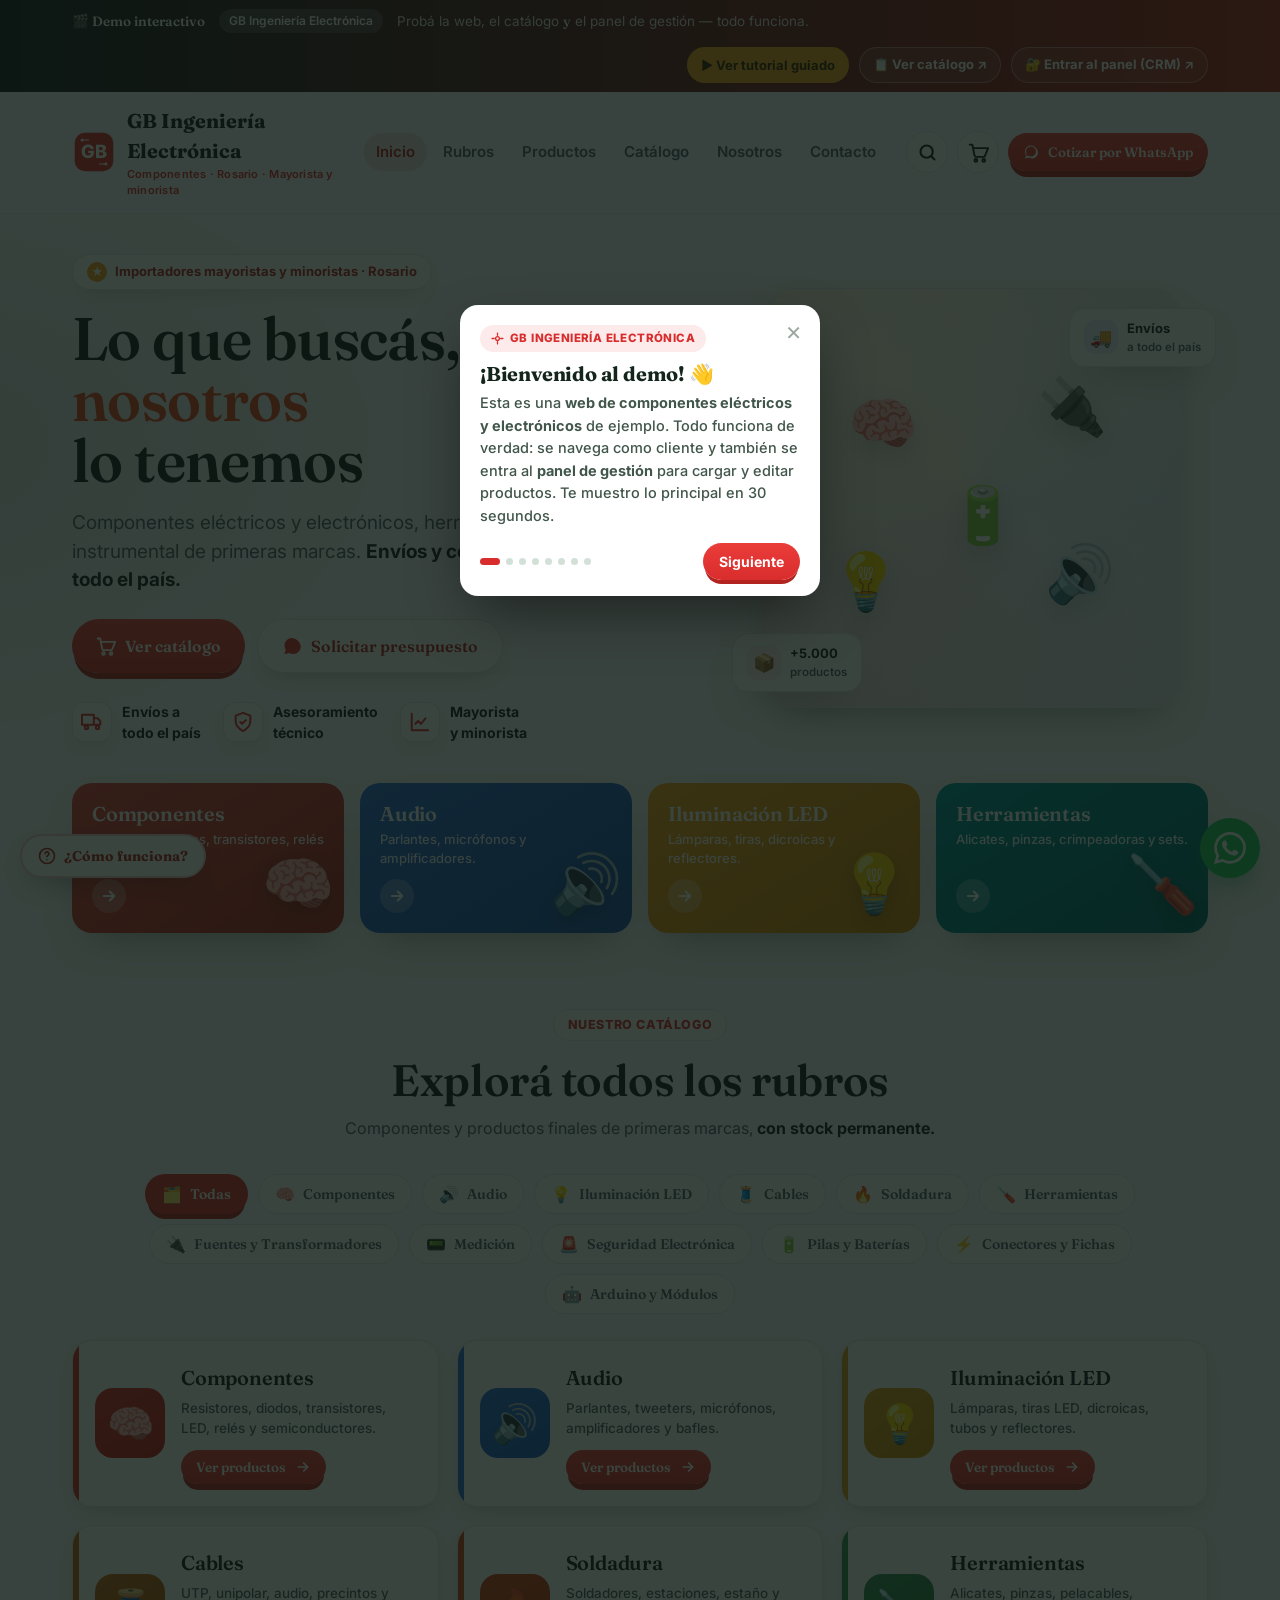
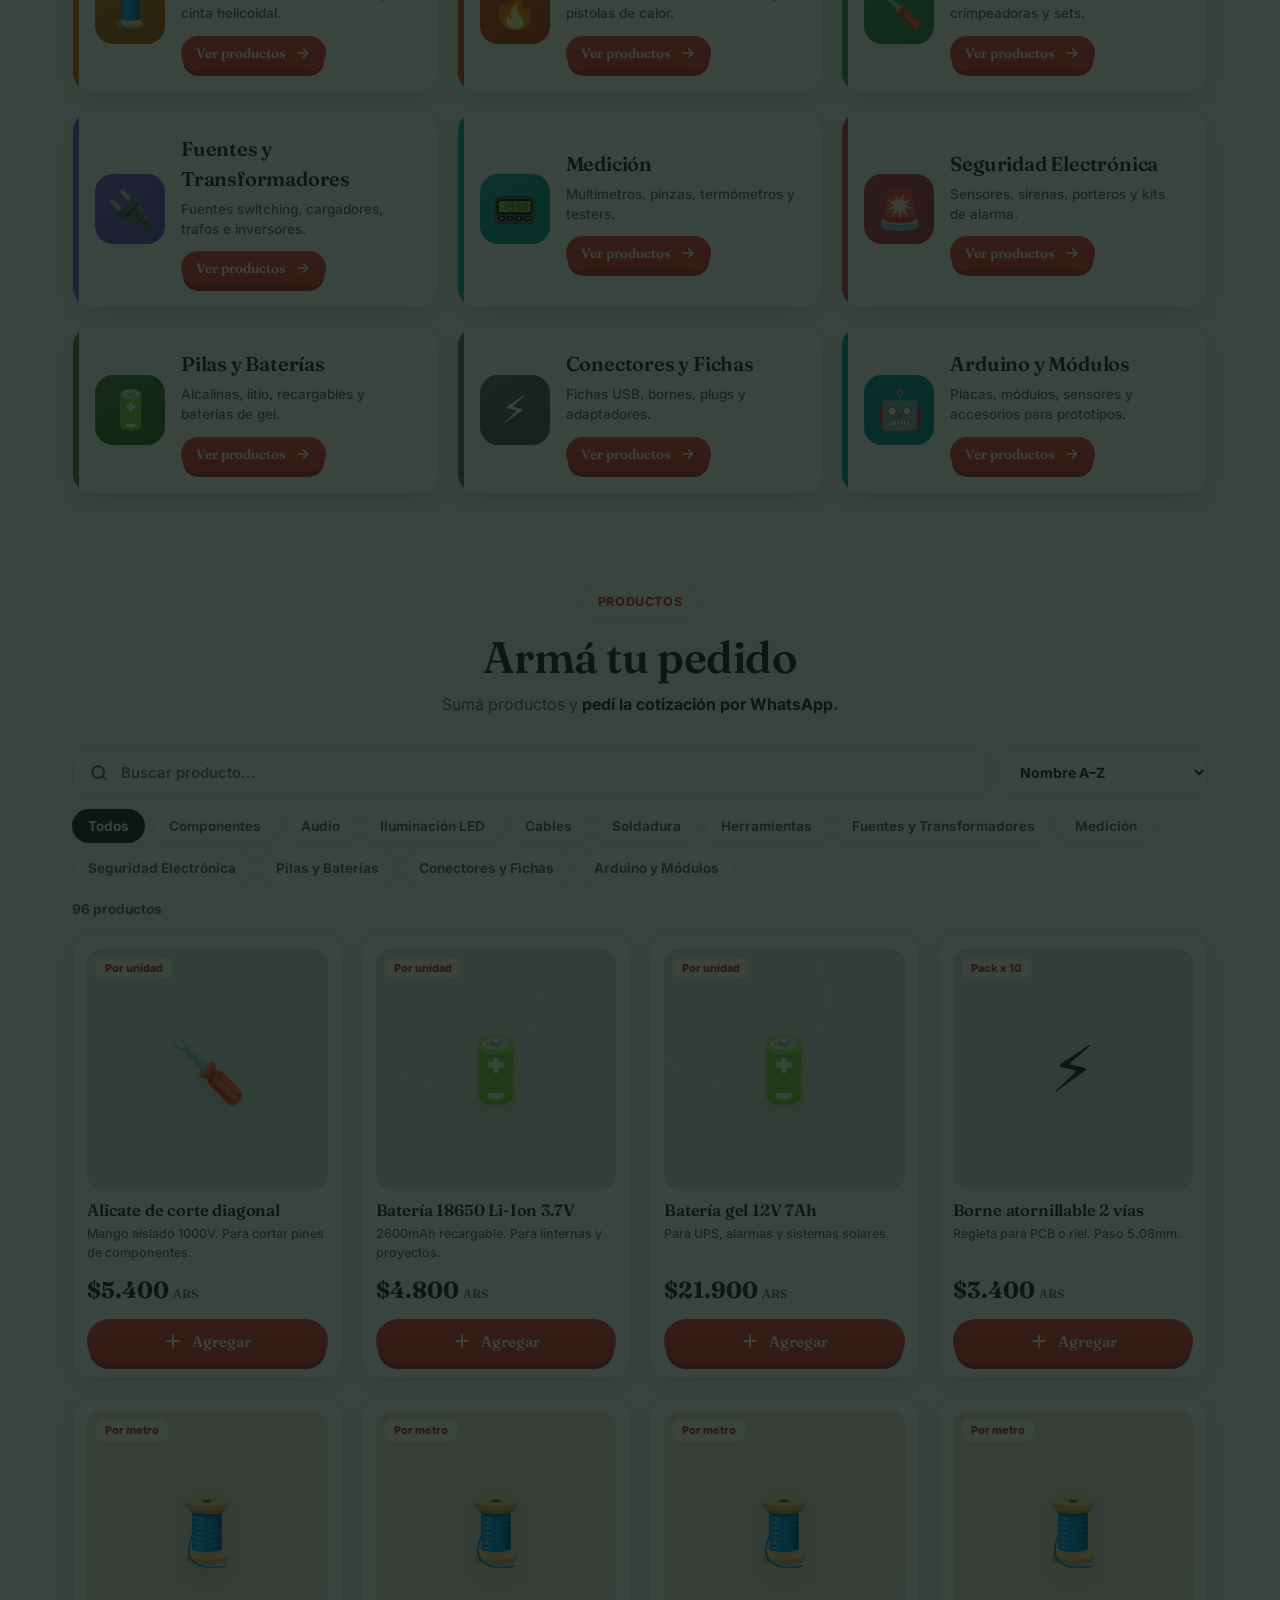
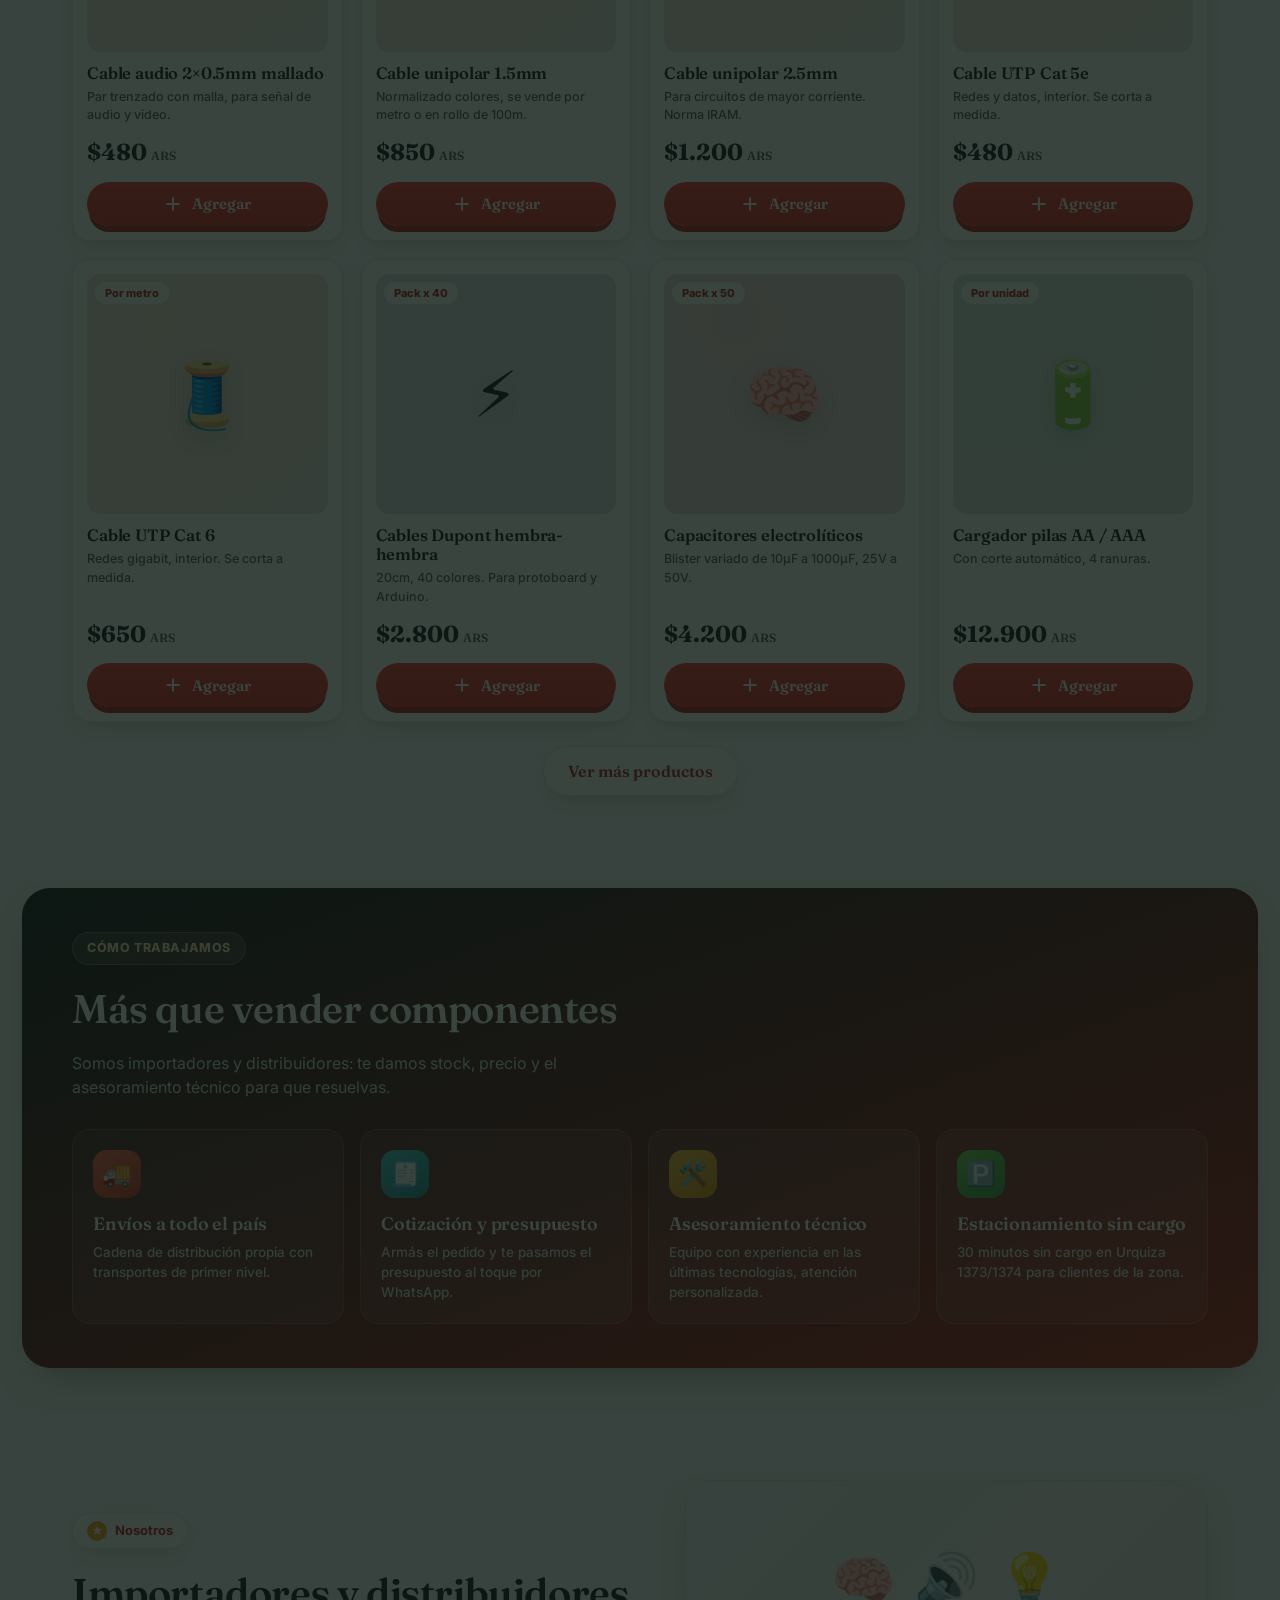
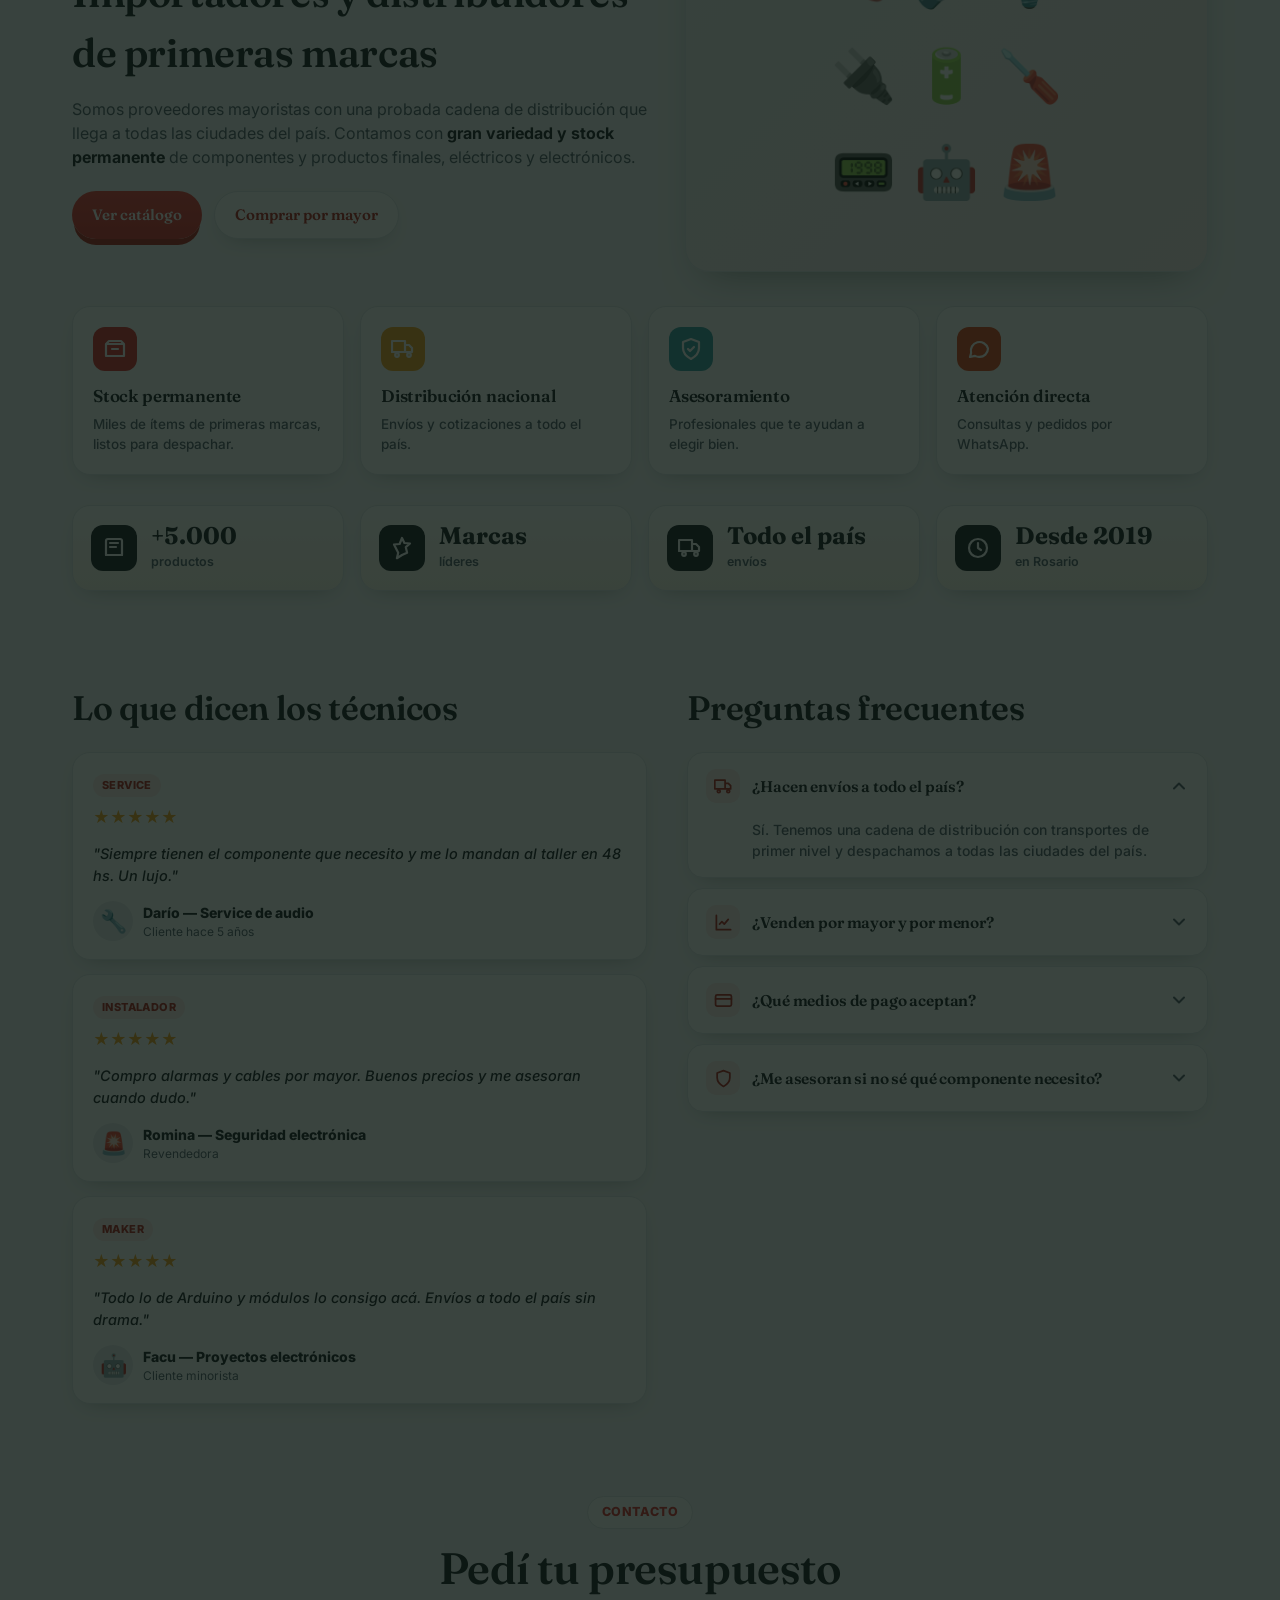
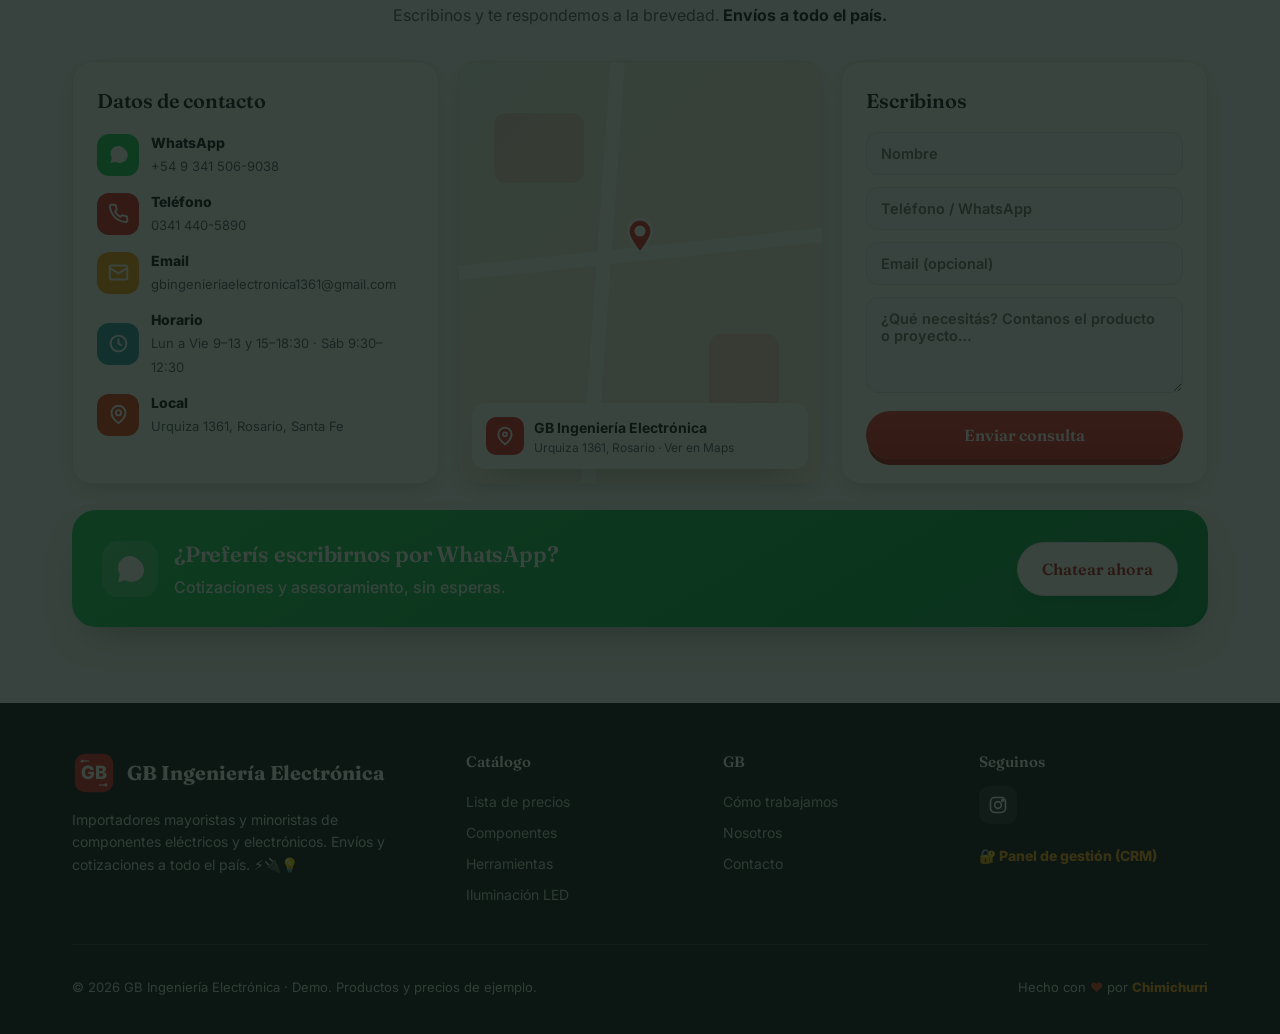
==== commit 6de81352: "Catálogo actualizado con componentes reales del PDF de GB" ====
--- a/index.html
+++ b/index.html
@@ -345,7 +345,7 @@
 <div class="toast" id="toast"><span class="tk"><svg viewBox="0 0 24 24" width="16" height="16" fill="none" stroke="#fff" stroke-width="2.6" stroke-linecap="round" stroke-linejoin="round"><path d="M20 7 9 18l-5-5"/></svg></span><b id="toastMsg">Agregado a la cotización</b></div>
 
 <script src="config.js?v=1"></script>
-<script src="products-data.js?v=1"></script>
+<script src="products-data.js?v=2"></script>
 <script src="store.js?v=1"></script>
 <script src="tour.js?v=1"></script>
 <script src="app.js?v=1"></script>
